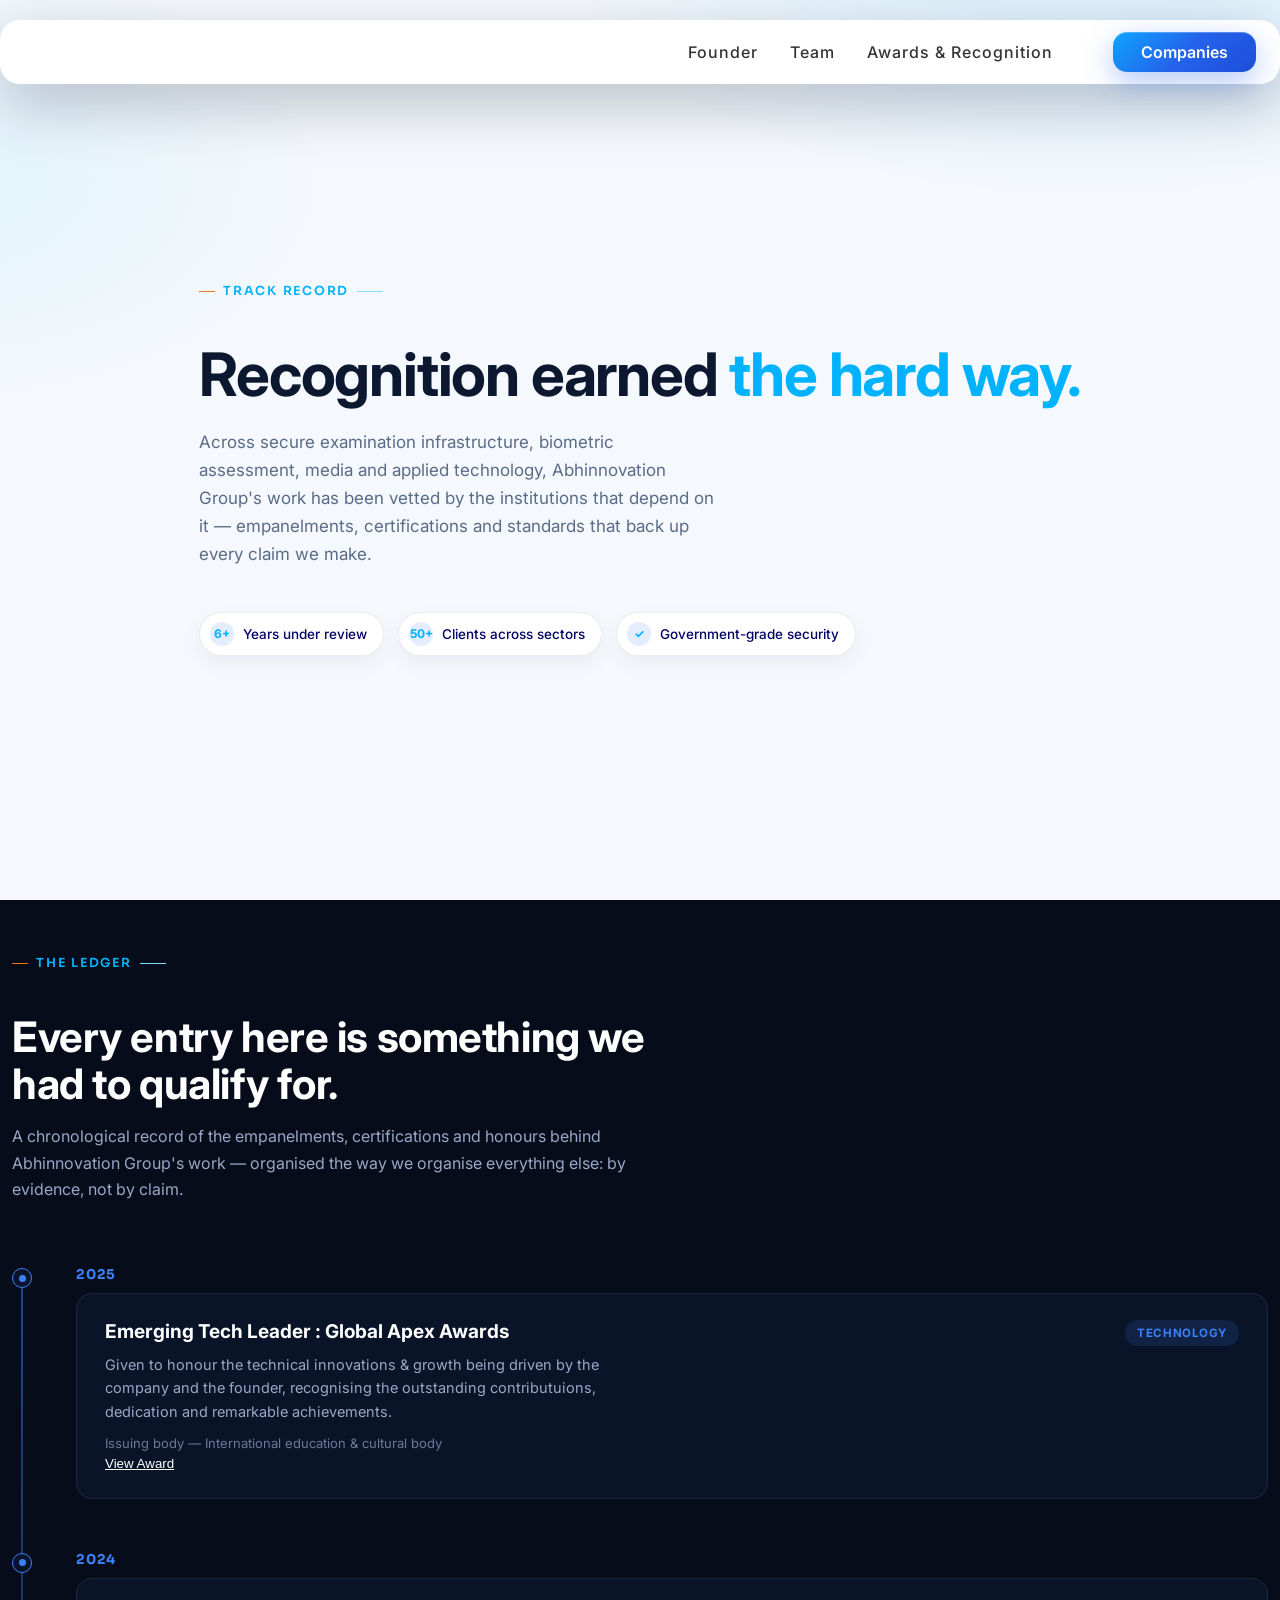
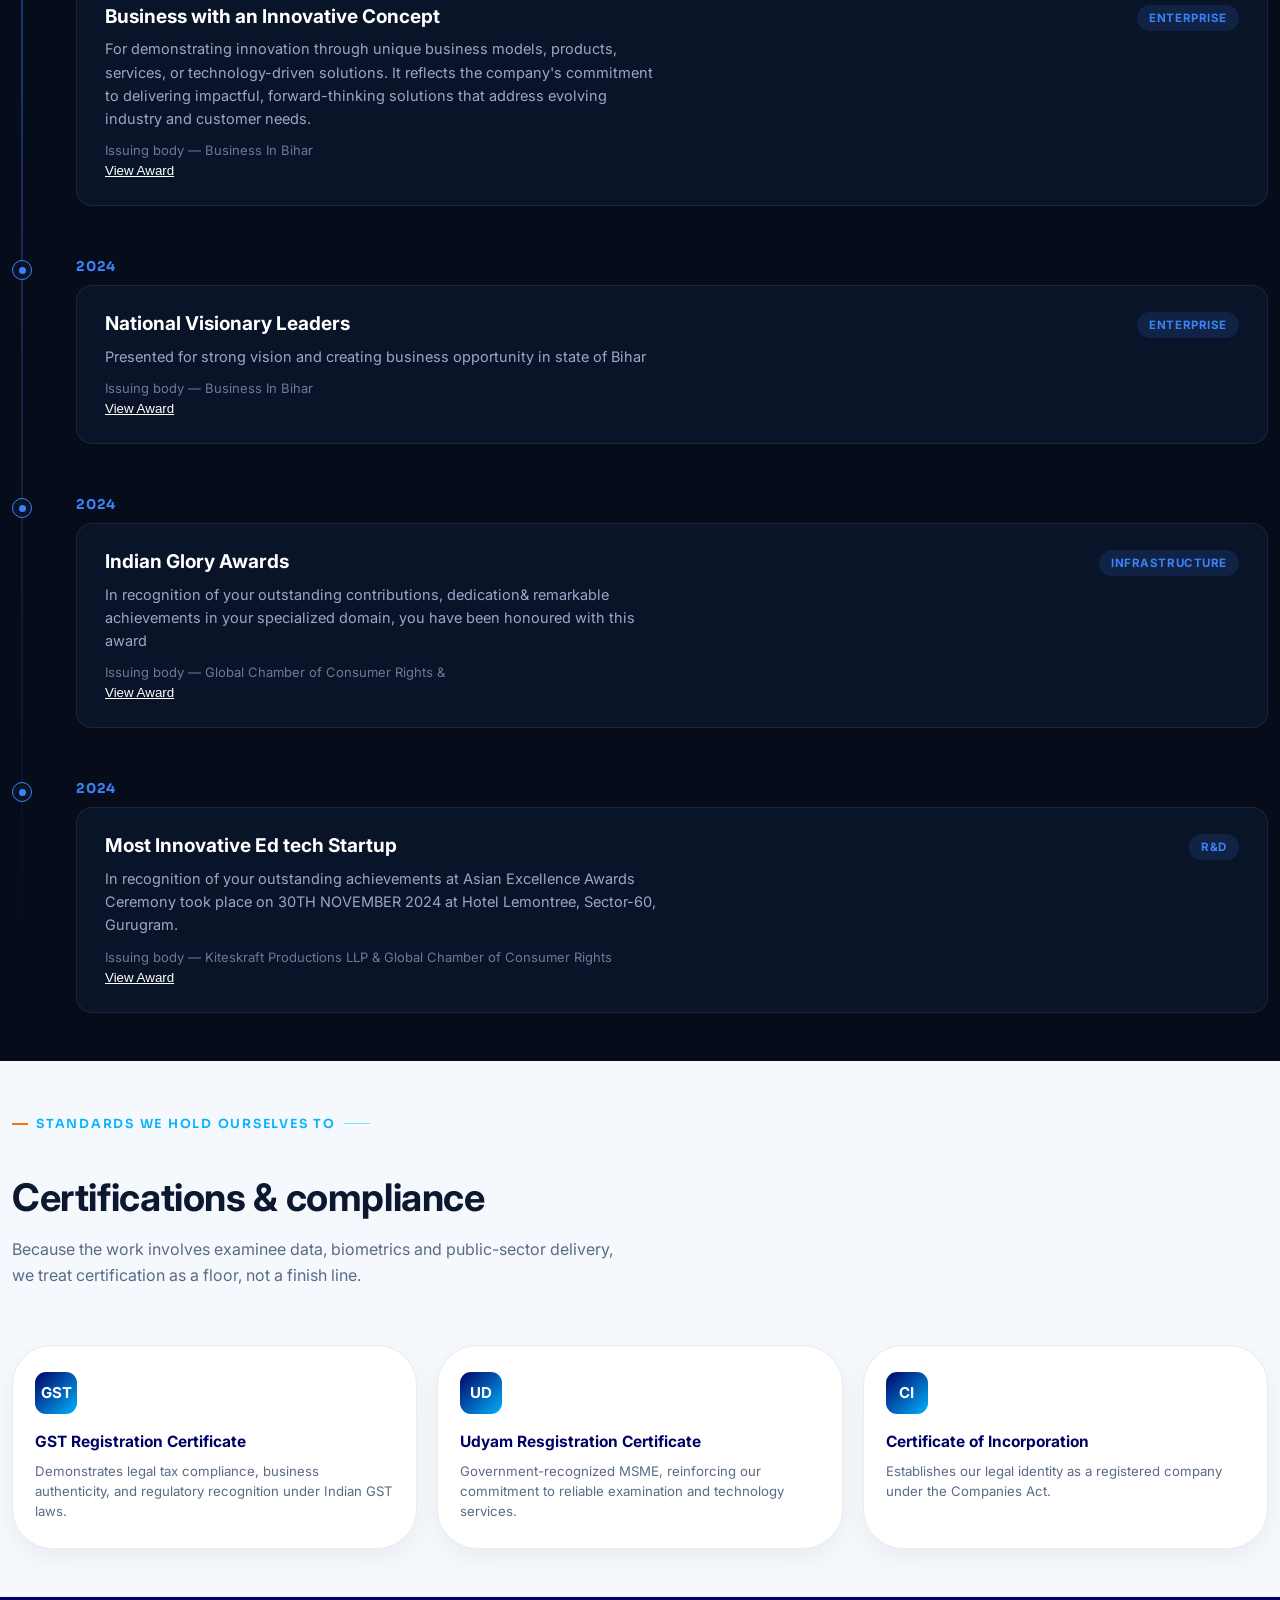
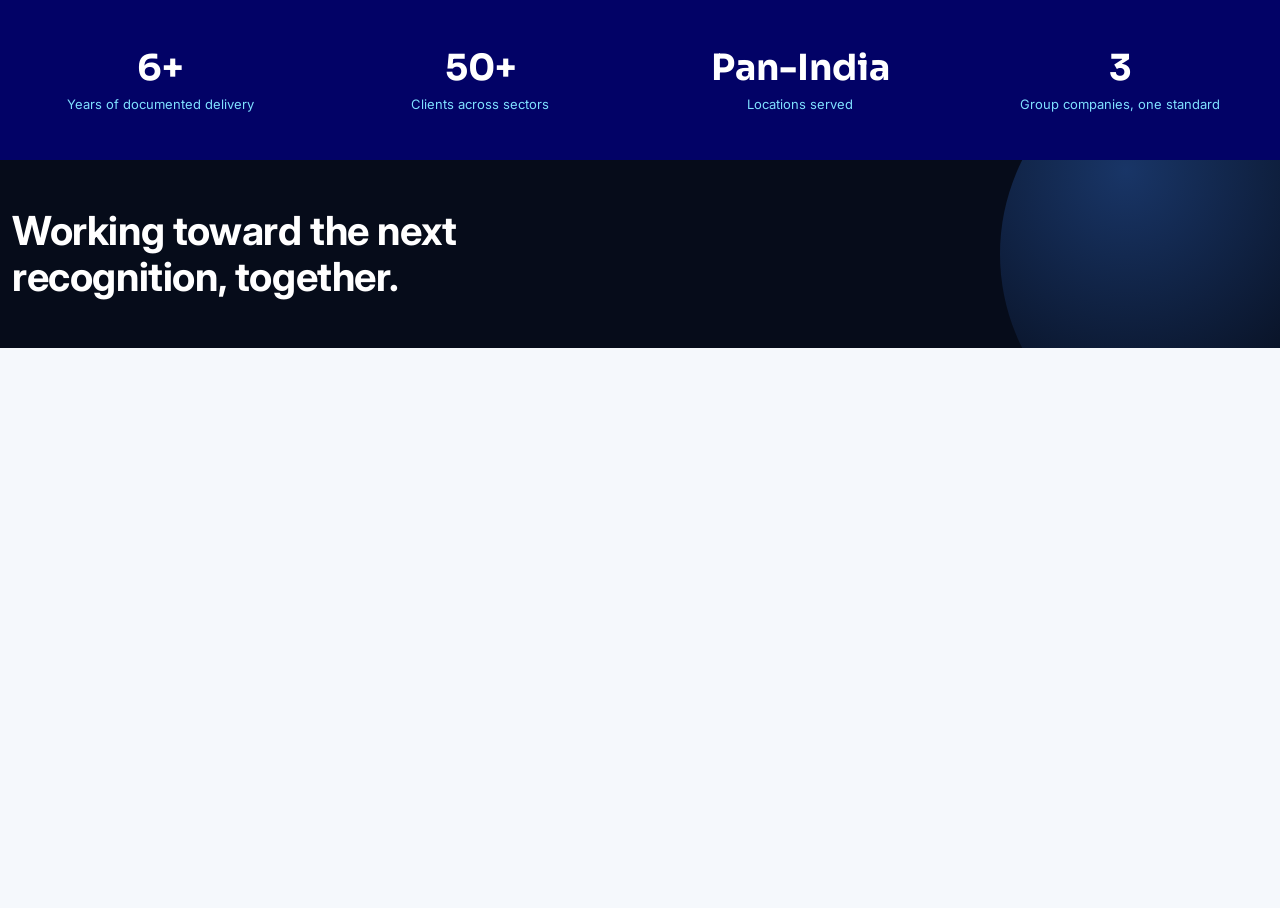
==== awards-recognition.html @ e29e9dfc "Update awards-recognition.html" ====
<!DOCTYPE html>
<html lang="en">
<head>
<meta charset="UTF-8" />
<meta name="viewport" content="width=device-width, initial-scale=1.0" />
<title>Awards & Recognition — Abhinnovation Group</title>
<meta name="description" content="A record of the recognition, empanelments and standards Abhinnovation Group has earned across secure examination infrastructure, media and R&D." />
<link rel="preconnect" href="https://fonts.googleapis.com">
<link rel="preconnect" href="https://fonts.gstatic.com" crossorigin>
<link href="https://fonts.googleapis.com/css2?family=Sora:wght@400;500;600;700;800&family=Inter:wght@400;500;600;700&display=swap" rel="stylesheet">
<link rel="stylesheet" href="./style.css">
 <!-- <link rel="stylesheet" href="./header.css"> -->
 <!-- <link rel="stylesheet" href="./footer.css"> -->
    <link
      rel="stylesheet"
      href="https://cdnjs.cloudflare.com/ajax/libs/font-awesome/7.0.1/css/all.min.css"
      integrity="sha512-2SwdPD6INVrV/lHTZbO2nodKhrnDdJK9/kg2XD1r9uGqPo1cUbujc+IYdlYdEErWNu69gVcYgdxlmVmzTWnetw=="
      crossorigin="anonymous"
      referrerpolicy="no-referrer"
    />
<style>

  :root{

    --navy-deep:#020266;
    --navy-mid:#0F2A63;
    --blue:#01B2FE;
    --blue-bright:#3FA9F5;
    --cyan:#7FE0FF;
    --paper:#F5F8FC;
    --ink:#0B1830;
    --slate:#5A6B87;
    --white:#ffffff;
    --orange: #F97316;
    --shadow: 0 20px 60px rgba(8,21,51,0.25);
    --heading: "Sora", sans-serif;
    --body:  "Geist", "Inter", sans-serif;
    --max-width: 1280px;


    --bg-deep: #060c1a;
    --bg-panel: #0a1428;
    --bg-panel-2: #0d1730;
    --line: rgba(255,255,255,0.08);
    --text-primary: #eef2fb;
    --text-secondary: #9aa7c7;
    --text-muted: #6d7899;
    --accent: #3b82f6;
    --accent-soft: rgba(59,130,246,0.14);
  }

  *,*::before,*::after{ box-sizing:border-box; }
  html{ scroll-behavior:smooth; }
  body{
    margin:0;
    font-family:var(--body);
    background:var(--paper);
    color:var(--ink);
    -webkit-font-smoothing:antialiased;
  }
  img{ max-width:100%; display:block; }
  a{ color:inherit; text-decoration:none; }
  ul{ list-style:none; margin:0; padding:0; }
  /* h1,h2,h3,h4{ font-family:var(--heading); margin:0; color:var(--navy-deep); } */
  p{ margin:0; }
  .wrap{ max-width:var(--max-width); margin:0 auto; padding:0 32px; }
  .eyebrow{
    display:inline-flex; align-items:center; gap:8px;
    font-family:var(--heading); font-size:12.5px; font-weight:600;
    letter-spacing:.14em; text-transform:uppercase;
    color:var(--blue);
  }
  .eyebrow::before{
    content:""; width:16px; height:1.5px; background:var(--orange);
    display:inline-block;
  }
  section{ position:relative; }
  .btn{
    display:inline-flex; align-items:center; gap:10px;
    font-family:var(--heading); font-weight:600; font-size:14.5px;
    padding:14px 26px; border-radius:100px; cursor:pointer; border:none;
    transition:transform .25s ease, box-shadow .25s ease, background .25s ease;
  }
  .btn-primary{ background:var(--navy-deep); color:var(--white); }
  .btn-primary:hover{ transform:translateY(-2px); box-shadow:0 14px 30px rgba(2,2,102,0.28); }
  .btn-ghost{
    background:transparent; color:var(--navy-deep); border:1.5px solid rgba(11,24,48,0.16);
  }
  .btn-ghost:hover{ border-color:var(--navy-deep); }
  .btn-light{ background:var(--white); color:var(--navy-deep); }
  .btn-light:hover{ transform:translateY(-2px); box-shadow:0 14px 30px rgba(0,0,0,0.25); }

  /* ============ HERO ============ */
  .hero{
    /* padding:96px 0 64px; */
    background:
      radial-gradient(900px 480px at 85% -10%, rgba(1,178,254,0.14), transparent 60%),
      radial-gradient(700px 400px at -5% 20%, rgba(127,224,255,0.18), transparent 55%),
      var(--paper);
    overflow:hidden;
  }
  .hero .wrap{ display:grid; grid-template-columns:1.15fr 0.85fr; gap:56px; align-items:end; }
  .hero h1{
    font-size:clamp(38px,5vw,60px); line-height:1.04; letter-spacing:-0.02em;
    margin:18px 0 22px; font-weight:700;
  }
  .hero h1 em{ font-style:normal; color:var(--blue); }
  .hero p.lead{
    font-size:17px; line-height:1.65; color:var(--slate); max-width:520px;
  }

  .hero-meta{
    margin-top:44px; display:flex; flex-wrap:wrap; gap:14px;
  }
  .pill{
    display:flex; align-items:center; gap:9px;
    background:var(--white); border:1px solid rgba(11,24,48,0.08);
    border-radius:100px; padding:9px 16px 9px 10px;
    box-shadow:0 8px 20px rgba(8,21,51,0.05);
    font-size:13.5px; font-weight:500; color:var(--navy-deep);
  }
  .pill .ico{
    width:24px; height:24px; border-radius:50%;
    background:var(--accent-soft); color:var(--blue);
    display:flex; align-items:center; justify-content:center; font-size:12px; font-weight:700;
  }

  /* ============ LEDGER (dark) ============ */
  .ledger{
    background:var(--bg-deep);  color:var(--text-primary);
  }
  .ledger .head{ max-width:640px; margin-bottom:64px; }
  .ledger h2{
    color:#fff; font-size:clamp(30px,3.6vw,42px); line-height:1.12; margin:16px 0 16px; letter-spacing:-0.01em;
  }
  .ledger .head p{ color:var(--text-secondary); font-size:16px; line-height:1.65; }

  .rail{ position:relative; padding-left:34px; }
  .rail::before{
    content:""; position:absolute; left:9px; top:6px; bottom:6px; width:1.5px;
    background:linear-gradient(var(--accent), transparent 95%);
    opacity:.5;
  }
  .entry{
    position:relative; padding:0 0 52px 30px;
    border-left:0;
  }
  .entry:last-child{ padding-bottom:0; }
  .entry .dot{
    position:absolute; left:-34px; top:2px; width:20px; height:20px; border-radius:50%;
    background:var(--bg-panel); border:1.5px solid var(--accent);
    display:flex; align-items:center; justify-content:center;
  }
  .entry .dot::after{
    content:""; width:7px; height:7px; border-radius:50%; background:var(--accent);
  }
  .entry .year{
    font-family:var(--heading); color:var(--accent); font-size:13.5px; font-weight:700;
    letter-spacing:.06em; margin-bottom:10px; display:block;
  }
  .entry .card{
    background:var(--bg-panel); border:1px solid var(--line); border-radius:16px;
    padding:26px 28px; display:grid; grid-template-columns:1fr auto; gap:20px; align-items:start;
  }
  .entry h3{ color:#fff; font-size:19px; line-height:1.3; margin-bottom:8px; }
  .entry p{ color:var(--text-secondary); font-size:14.5px; line-height:1.6; max-width:560px; }
  .tag{
    justify-self:end; white-space:nowrap;
    background:var(--accent-soft); color:var(--accent);
    font-size:11.5px; font-weight:700; letter-spacing:.05em; text-transform:uppercase;
    padding:6px 12px; border-radius:100px;
  }
  .entry .issuer{ display:block; color:var(--text-muted); font-size:13px; margin-top:12px; }

  .entry .view-award{
        background: none;
    color: #ffffff;
    border: none;
    text-decoration: underline;
    margin-top: 5px;
    cursor: pointer;
  }

  .ledger-note{
    margin-top:40px; font-size:13px; color:var(--text-muted); border-top:1px solid var(--line);
    padding-top:24px; max-width:640px; line-height:1.6;
  }

  /* ============ CERTS GRID (light) ============ */
  .certs{  background:var(--paper); }
  .certs .head{ max-width:620px; margin-bottom:56px; }
  .certs h2{ font-size:clamp(28px,3.4vw,38px); margin:16px 0 16px; letter-spacing:-0.01em; }
  .certs .head p{ color:var(--slate); font-size:16px; line-height:1.65; }

  .cert-grid{
    display:grid; grid-template-columns:repeat(3,1fr); gap:20px;
  }
  .cert{
    background:var(--white); border:1px solid rgba(11,24,48,0.08); border-radius:40px;
    padding:26px 22px; box-shadow:0 10px 26px rgba(8,21,51,0.05);
    transition:transform .25s ease, box-shadow .25s ease, border 0.25s ease;
  }
  .cert:hover {
    border-left: 5px solid var(--blue);
}
  .cert:hover{ transform:translateY(-4px); box-shadow:0 18px 36px rgba(8,21,51,0.1); }
  .cert .badge{
    width:42px; height:42px; border-radius:11px; margin-bottom:18px;
    background:linear-gradient(135deg,var(--navy-deep),var(--blue));
    display:flex; align-items:center; justify-content:center; color:#fff; font-weight:700; font-size:15px;
  }
  .cert h4{ font-size:15.5px; color:var(--navy-deep); margin-bottom:8px; line-height:1.35; }
  .cert p{ font-size:13.2px; color:var(--slate); line-height:1.55; }

  /* ============ STATS BAND ============ */
  .stats-band{
    background:var(--navy-deep);
  }
  .stats-band .container{
    display:grid; grid-template-columns:repeat(4,1fr); gap:24px; text-align:center;
  }
  .stats-band strong{
    font-family:var(--heading); font-size:clamp(28px,3vw,36px); color:#fff; display:block;
  }
  .stats-band span{ font-size:13px; color:var(--cyan); margin-top:6px; display:block; }

  /* ============ CTA ============ */
  .cta{
    background:var(--bg-deep);  position:relative; overflow:hidden;
  }
  .cta::before{
    content:""; position:absolute; right:-140px; top:50%; transform:translateY(-50%);
    width:420px; height:420px; border-radius:50%;
    background:radial-gradient(circle at 30% 30%, rgba(59,130,246,0.35), transparent 70%);
  }
  .cta .wrap{ position:relative; display:flex; align-items:center; justify-content:space-between; gap:40px; flex-wrap:wrap; }
  .cta h2{ color:#fff; font-size:clamp(28px,3.4vw,40px); max-width:560px; line-height:1.15; letter-spacing:-0.01em; }
  .cta .actions{ display:flex; gap:14px; flex-wrap:wrap; }
/* 
  footer{
    z-index: -1 !important;
  } */

  /* ============ RESPONSIVE ============ */
  @media (max-width:900px){
    .navlinks{
      position:fixed; inset:70px 20px auto 20px; background:var(--white);
      border-radius:16px; box-shadow:var(--shadow); flex-direction:column; align-items:flex-start;
      padding:22px 24px; gap:18px; transform:translateY(-14px); opacity:0; pointer-events:none;
      transition:all .25s ease; border:1px solid rgba(11,24,48,0.08);
    }
    .navlinks.open{ transform:translateY(0); opacity:1; pointer-events:auto; }
    .nav-toggle{ display:block; }
    .nav-cta .btn-ghost{ display:none; }
    .hero .wrap{ grid-template-columns:1fr; }
    .seal-graphic{ justify-self:start; margin-top:36px; width:170px; height:170px; }
    .logo-row{ justify-content:flex-start; }
    .entry .card{ grid-template-columns:1fr; }
    .tag{ justify-self:start; }
    .cert-grid{ grid-template-columns:repeat(2,1fr); }
    .stats-band .container{ grid-template-columns:repeat(2,1fr); }
    .foot-top{ grid-template-columns:1fr; gap:32px; }
  }
  @media (max-width:520px){
    .wrap{ padding:0 20px; }
    .cert-grid{ grid-template-columns:1fr; }
  }

  @media (prefers-reduced-motion:reduce){
    *{ animation:none !important; transition:none !important; }
  }




.award-modal-overlay {
  display: none;
  position: fixed;
  inset: 0;
  background: rgba(0, 0, 0, 0.75);
  z-index: 1000;
  align-items: center;
  justify-content: center;
}

.award-modal-overlay.active {
  display: flex;
}

.award-modal {
  position: relative;
  max-width: 90vw;
  max-height: 90vh;
}

.award-modal img {
  max-width: 90vw;
  max-height: 90vh;
  display: block;
  border-radius: 8px;
  box-shadow: 0 10px 40px rgba(0, 0, 0, 0.4);
}

.award-modal-close {
  position: absolute;
  top: -18px;
  right: -18px;
  width: 36px;
  height: 36px;
  border-radius: 50%;
  border: none;
  background: #fff;
  color: #000;
  font-size: 22px;
  line-height: 1;
  cursor: pointer;
  display: flex;
  align-items: center;
  justify-content: center;
  box-shadow: 0 2px 8px rgba(0, 0, 0, 0.3);
}

.award-modal-close:hover {
  background: #eee;
}










</style>
</head>
<body>


      <header id="siteHeader">
      <nav>
        <a href="./index.html" class="site-logo">
          <!-- <img src="./abhinnovation-grp-icooon.png" width="50px" />
          <img
            src="./abhi-grp-icon-pre.svg"
            width="180px"
            style="margin-top: 3px"
          /> -->
          <img src="./assets/abhi-grp-dark.svg" alt="">
        </a>

        <ul class="nav-list">
          <li><a href="./founder.html">founder</a></li>
          <li><a href="./team.html">team</a></li>
          <li><a href="./awards-recognition.html">awards & recognition</a></li>
          <li><a href="#" class="contact nested">Contact</a></li>
        </ul>

        <a href="./index.html#companies" class="contact">Companies</a>

        <button class="hamburger" aria-label="Toggle Menu">
          <i class="fa-solid fa-bars"></i>
        </button>
      </nav>
    </header>


    <header id="siteHeader-sticky">
      <nav>
        <a href="./index.html" class="site-logo">
          <!-- <img src="./abhinnovation-grp-icooon.png" width="50px" />
          <img
            src="./abhi-grp-icon-pre.svg"
            width="180px"
            style="margin-top: 3px"
          /> -->
          <img src="./assets/abhi-grp-light.svg" alt="">
        </a>

        <ul class="nav-list">
          <li><a href="./founder.html">founder</a></li>
          <li><a href="./team.html">team</a></li>
          <li><a href="./awards-recognition.html">awards & recognition</a></li>
          <li><a href="#" class="contact nested">Contact</a></li>
        </ul>

        <a href="./index.html#companies" class="contact">Companies</a>

        <button class="hamburger" aria-label="Toggle Menu">
          <i class="fa-solid fa-bars"></i>
        </button>
      </nav>
    </header>

    <div class="page-wrap">


<section class="hero">
  <div class="container">
    <div>
      <span class="eyebrow">Track record</span>
      <h1>Recognition earned <em>the hard way.</em></h1>
      <p class="lead">Across secure examination infrastructure, biometric assessment, media and applied technology, Abhinnovation Group's work has been vetted by the institutions that depend on it &mdash; empanelments, certifications and standards that back up every claim we make.</p>
      <div class="hero-meta">
        <div class="pill"><span class="ico">6+</span> Years under review</div>
        <div class="pill"><span class="ico">50+</span> Clients across sectors</div>
        <div class="pill"><span class="ico">✓</span> Government-grade security</div>
      </div>
    </div>

  </div>
</section>



<section class="ledger" id="ledger">
  <div class="container">
    <div class="head">
      <span class="eyebrow">The ledger</span>
      <h2>Every entry here is something we had to qualify for.</h2>
      <p>A chronological record of the empanelments, certifications and honours behind Abhinnovation Group's work &mdash; organised the way we organise everything else: by evidence, not by claim.</p>
    </div>

    <div class="rail">


      <div class="entry">
        <span class="year">2025</span>
        <div class="dot"></div>
        <div class="card">
          <div>
            <h3>Emerging Tech Leader : Global Apex Awards</h3>
            
            <p>Given to honour the technical innovations & growth being driven by the company and the founder, recognising the outstanding contributuions, dedication and remarkable achievements.
            </p>
            <span class="issuer">Issuing body &mdash; International education & cultural body</span>
            <button class="view-award" data-img="./assets/team/suchita.jpeg" >View Award</button>
          </div>
          <span class="tag">Technology</span>
        </div>
      </div>

            <div class="entry">
        <span class="year">2024</span>
        <div class="dot"></div>
        <div class="card">
          <div>
            <h3>Business with an Innovative Concept</h3>
            <p>For demonstrating innovation through unique business models, products, services, or technology-driven solutions. It reflects the company's commitment to delivering impactful, forward-thinking solutions that address evolving industry and customer needs.</p>
            <span class="issuer">Issuing body &mdash; Business In Bihar</span>
            <button class="view-award" data-img="./assets/team/suchita.jpeg" >View Award</button>
          </div>
          <span class="tag">Enterprise</span>
        </div>
      </div>

      <div class="entry">
        <span class="year">2024</span>
        <div class="dot"></div>
        <div class="card">
          <div>
            <h3>National Visionary Leaders</h3>
            <p>Presented for strong vision and creating business opportunity in state of Bihar</p>
            <span class="issuer">Issuing body &mdash; Business In Bihar</span>
            <button class="view-award" data-img="./assets/team/suchita.jpeg" >View Award</button>
          </div>
          <span class="tag">Enterprise</span>
        </div>
      </div>

      <div class="entry">
        <span class="year">2024</span>
        <div class="dot"></div>
        <div class="card">
          <div>
            <h3>Indian Glory Awards</h3>
            <p>In recognition of your outstanding contributions, dedication& remarkable achievements in your specialized domain, you have been honoured with this award</p>
            <span class="issuer">Issuing body &mdash; Global Chamber of Consumer Rights & </span>
            <button class="view-award" data-img="./assets/team/suchita.jpeg" >View Award</button>
          </div>
          <span class="tag">Infrastructure</span>
        </div>
      </div>

      <div class="entry">
        <span class="year">2024</span>
        <div class="dot"></div>
        <div class="card">
          <div>
            <h3>Most Innovative Ed tech Startup</h3>
            <p>In recognition of your outstanding achievements at Asian Excellence Awards Ceremony took place on 30TH NOVEMBER 2024 at Hotel Lemontree, Sector-60, Gurugram.</p>
            <span class="issuer">Issuing body &mdash; Kiteskraft Productions LLP & Global Chamber of Consumer Rights</span>
            <button class="view-award" data-img="./assets/team/suchita.jpeg" >View Award</button>
          </div>
          <span class="tag">R&D</span>
        </div>
      </div>

    </div>


  </div>
</section>

<section class="certs">
  <div class="container">
    <div class="head">
      <span class="eyebrow">Standards we hold ourselves to</span>
      <h2>Certifications &amp; compliance</h2>
      <p>Because the work involves examinee data, biometrics and public-sector delivery, we treat certification as a floor, not a finish line.</p>
    </div>
    <div class="cert-grid">
      <div class="cert">
        <div class="badge">GST</div>
        <h4>GST Registration Certificate</h4>
        <p>Demonstrates legal tax compliance, business authenticity, and regulatory recognition under Indian GST laws.</p>
      </div>
      <div class="cert">
        <div class="badge">UD</div>
        <h4>Udyam Resgistration Certificate</h4>
        <p>Government-recognized MSME, reinforcing our commitment to reliable examination and technology services.</p>
      </div>
      <div class="cert">
        <div class="badge">CI</div>
        <h4>Certificate of Incorporation</h4>
        <p>Establishes our legal identity as a registered company under the Companies Act.</p>
      </div>

    </div>
  </div>
</section>

<section class="stats-band">
  <div class="container">
    <div>
      <strong>6+</strong>
      <span>Years of documented delivery</span>
    </div>
    <div>
      <strong>50+</strong>
      <span>Clients across sectors</span>
    </div>
    <div>
      <strong>Pan-India</strong>
      <span>Locations served</span>
    </div>
    <div>
      <strong>3</strong>
      <span>Group companies, one standard</span>
    </div>
  </div>
</section>

<section class="cta">
  <div class="container">
    <h2>Working toward the next recognition, together.</h2>

  </div>
</section>

</div>

  <!-- ============ FOOTER ============ -->
  <footer class="site-footer" id="footer">
    <svg class="glow-rings" viewBox="0 0 520 520" preserveAspectRatio="xMinYMax slice" aria-hidden="true">
      <defs>
        <radialGradient id="ringCore" cx="0%" cy="100%" r="70%">
          <stop offset="0%" stop-color="#8ec5ff" stop-opacity="0.55"/>
          <stop offset="45%" stop-color="#3b82f6" stop-opacity="0.22"/>
          <stop offset="100%" stop-color="#3b82f6" stop-opacity="0"/>
        </radialGradient>
        <linearGradient id="ringShine" x1="0%" y1="100%" x2="100%" y2="0%">
          <stop offset="0%" stop-color="#dbeafe" stop-opacity="0.95"/>
          <stop offset="35%" stop-color="#60a5fa" stop-opacity="0.5"/>
          <stop offset="70%" stop-color="#3b82f6" stop-opacity="0.12"/>
          <stop offset="100%" stop-color="#3b82f6" stop-opacity="0"/>
        </linearGradient>
        <filter id="ringBlurSoft" x="-50%" y="-50%" width="200%" height="200%">
          <feGaussianBlur stdDeviation="3"/>
        </filter>
      </defs>

      <circle cx="0" cy="520" r="220" fill="url(#ringCore)"/>

      <circle cx="0" cy="520" r="140" fill="none" stroke="url(#ringShine)" stroke-width="1.4" filter="url(#ringBlurSoft)"/>
      <circle cx="0" cy="520" r="210" fill="none" stroke="url(#ringShine)" stroke-width="1.2" filter="url(#ringBlurSoft)"/>
    </svg>
    <div class="footer-inner container">
      <div class="footer-grid">

        <div class="brand">
          <h2>Let's build the next thing together.</h2>
          <p>Abhinnovation Technologies Pvt. Ltd. — Plot No RZ B-4, GF, Raghu Nagar,
             Near Janakpuri South / Dabri Metro, Pankha Road, New Delhi – 110045.</p>
          <div class="socials">
            <a href="#" aria-label="LinkedIn">
              <svg viewBox="0 0 24 24" fill="currentColor"><path d="M6.94 5a2 2 0 1 1-4 0 2 2 0 0 1 4 0zM3.5 8.5h4V21h-4V8.5zm7 0h3.8v1.7h.05c.53-1 1.83-2.05 3.77-2.05 4.03 0 4.78 2.65 4.78 6.1V21h-4v-6.1c0-1.46-.03-3.33-2.03-3.33-2.04 0-2.35 1.6-2.35 3.23V21h-4V8.5z"/></svg>
            </a>
            <a href="#" aria-label="Facebook">
              <svg viewBox="0 0 24 24" fill="currentColor"><path d="M13.5 21v-8h2.7l.4-3.1h-3.1V8c0-.9.25-1.5 1.55-1.5H16.8V3.7C16.5 3.66 15.5 3.6 14.3 3.6c-2.5 0-4.2 1.5-4.2 4.3v2H7.4V13h2.7v8h3.4z"/></svg>
            </a>
            <a href="#" aria-label="Instagram">
              <svg viewBox="0 0 24 24" fill="none" stroke="currentColor" stroke-width="1.8"><rect x="3.5" y="3.5" width="17" height="17" rx="4.5"/><circle cx="12" cy="12" r="3.6"/><circle cx="17.2" cy="6.8" r="0.9" fill="currentColor" stroke="none"/></svg>
            </a>
            <a href="#" aria-label="YouTube">
              <svg viewBox="0 0 24 24" fill="currentColor"><path d="M22 12s0-3.2-.4-4.7c-.24-.86-.9-1.53-1.76-1.77C18.3 5 12 5 12 5s-6.3 0-7.84.53c-.86.24-1.52.9-1.76 1.77C2 8.8 2 12 2 12s0 3.2.4 4.7c.24.86.9 1.53 1.76 1.77C5.7 19 12 19 12 19s6.3 0 7.84-.53c.86-.24 1.52-.9 1.76-1.77.4-1.5.4-4.7.4-4.7zM10 15.2V8.8L15.5 12 10 15.2z"/></svg>
            </a>
          </div>
        </div>

        <div class="col">
          <h3>Get in touch</h3>
          <div class="rule"></div>
          <ul>
            <li>
              <a class="contact-item" href="mailto:info@abhinnovation.com">
                <svg width="16" height="16" viewBox="0 0 24 24" fill="none" stroke="currentColor" stroke-width="1.8"><rect x="3" y="5" width="18" height="14" rx="2"/><path d="M3 7l9 6 9-6"/></svg>
                info@abhinnovation.com
              </a>
            </li>
            <li>
              <a class="contact-item" href="tel:01145681617">
                <svg width="16" height="16" viewBox="0 0 24 24" fill="none" stroke="currentColor" stroke-width="1.8"><path d="M22 16.9v2a2 2 0 0 1-2.2 2 19.7 19.7 0 0 1-8.6-3.1 19.5 19.5 0 0 1-6-6A19.7 19.7 0 0 1 2.1 4.2 2 2 0 0 1 4.1 2h2a2 2 0 0 1 2 1.7c.1.8.3 1.6.6 2.4a2 2 0 0 1-.5 2.1L7 9.5a16 16 0 0 0 6 6l1.3-1.3a2 2 0 0 1 2.1-.5c.8.3 1.6.5 2.4.6a2 2 0 0 1 1.7 2z"/></svg>
                Landline: 011-45681617
              </a>
            </li>
            <li>
              <a class="contact-item" href="https://wa.me/919999017780">
                <svg width="16" height="16" viewBox="0 0 24 24" fill="currentColor"><path d="M12 2a10 10 0 0 0-8.6 15L2 22l5.2-1.4A10 10 0 1 0 12 2zm5.6 14.3c-.2.6-1.4 1.2-1.9 1.2-.5.1-1.1.1-1.8-.1-.4-.1-1-.3-1.7-.6-3-1.3-4.9-4.3-5.1-4.5-.1-.2-1.2-1.6-1.2-3.1s.8-2.2 1.1-2.5c.3-.3.6-.4.8-.4h.6c.2 0 .5 0 .7.5l1 2.4c.1.2.1.4 0 .6l-.5.7c-.1.2-.3.4-.1.7.2.3.9 1.4 1.9 2.3 1.3 1.1 2.3 1.5 2.6 1.6.3.1.5.1.7-.1l.8-.9c.2-.3.4-.2.7-.1l2.2 1c.2.1.4.2.5.3.1.2.1.9-.1 1.5z"/></svg>
                WhatsApp: +91 99990 17780
              </a>
            </li>
            <li>
              <a class="contact-item" href="https://www.abhinnovation.com" target="_blank" rel="noopener">
                <svg width="16" height="16" viewBox="0 0 24 24" fill="none" stroke="currentColor" stroke-width="1.8"><circle cx="12" cy="12" r="9"/><path d="M3 12h18M12 3a14 14 0 0 1 0 18 14 14 0 0 1 0-18z"/></svg>
                www.abhinnovation.com
              </a>
            </li>
          </ul>
        </div>

        <div class="col">
          <h3>Our companies</h3>
          <div class="rule"></div>
          <ul>
            <li><a href="https://abhinnovation.com/">Abhinnovation Technologies</a></li>
            <li><a href="#">Abhinnovation Media &amp; Entertainment</a></li>
            <li><a href="#">Tech Q Labs</a></li>
          </ul>
        </div>

        <div class="col">
          <h3>More</h3>
          <div class="rule"></div>
          <ul>
            <li><a href="./founder.html">Our Founder</a></li>
            <li><a href="./team.html">Our Team</a></li>
            <li><a href="#">Awards &amp; Recognition</a></li>
          </ul>
        </div>

      </div>

      <div class="footer-bottom">
        <span style="display: flex;flex-direction:column; font-size: 10px; color: rgba(255,255,255,0.4); font-weight:400;">
          <span class="copy">© Abhinnovation Group of Companies. All rights reserved.</span>
          <a href="https://storyset.com/business" target="_blank">Business illustrations by Storyset</a>
        </span>
        
        <span class="values">Integrity <span class="dot">•</span> Excellence <span class="dot">•</span> Collaboration</span>
      </div>
    </div>
  </footer>



  <div class="award-modal-overlay" id="awardModalOverlay">
  <div class="award-modal">
    <button class="award-modal-close" id="awardModalClose" aria-label="Close">&times;</button>
    <img src="" alt="Award" id="awardModalImg">
  </div>
</div>



  <script src="./header.js"></script>
  <script>

  const overlay = document.getElementById('awardModalOverlay');
  const modalImg = document.getElementById('awardModalImg');
  const closeBtn = document.getElementById('awardModalClose');

  document.querySelectorAll('.view-award').forEach(btn => {
    btn.addEventListener('click', () => {
      const imgSrc = btn.getAttribute('data-img');
      if (!imgSrc) return;
      modalImg.src = imgSrc;
      overlay.classList.add('active');
    });
  });

  function closeModal() {
    overlay.classList.remove('active');
    modalImg.src = '';
  }

  closeBtn.addEventListener('click', closeModal);

  overlay.addEventListener('click', (e) => {
    if (e.target === overlay) closeModal();
  });



  </script>

</body>
</html>
---- style.css ----
/* Navbar: Geist 500
Headings: Sora 700–800
Body: Geist 400 */
  
  :root{
    
    --navy-deep:#020266;
    --navy-mid:#0F2A63;
    --blue:#01B2FE;
    --blue-bright:#3FA9F5;
    --cyan:#7FE0FF;
    --paper:#F5F8FC;
    --ink:#0B1830;
    --slate:#5A6B87;
    --white:#ffffff;
    --orange: #F97316;
    --shadow: 0 20px 60px rgba(8,21,51,0.25);
    --heading: "Sora", sans-serif;
    --body:  "Geist", sans-serif;
    --max-width: 1280px;


        --bg-deep: #060c1a;
    --bg-panel: #0a1428;
    --bg-panel-2: #0d1730;
    --line: rgba(255,255,255,0.08);
    --text-primary: #eef2fb;
    --text-secondary: #9aa7c7;
    --text-muted: #6d7899;
    --accent: #3b82f6;
    --accent-soft: rgba(59,130,246,0.14);
  }
  *{margin:0;padding:0;box-sizing:border-box;}
  html.preload-lock, html.preload-lock body{overflow:hidden; height:100%;}
  html{scroll-behavior:smooth;}
  body{
     font-family: var(--body);
    color:var(--ink);
    background:var(--paper);
    overflow-x:hidden;
    background-color: #212121;
    position: relative;
  }

  a{text-decoration:none;color:inherit;}
  ul{list-style:none;}

  .container{
    max-width: var(--max-width);
    margin: auto;
  }

#body-wrap{
    visibility: hidden;
    opacity: 0;
}

#body-wrap.loaded{
    visibility: visible;
    opacity: 1;
}


  /* ---------- INTRO PRELOADER ---------- */
  #preloader{
    position:fixed; inset:0; z-index:9999;
    display:flex; align-items:center; justify-content:center;
    background:
      radial-gradient(circle at 18% 18%, rgba(63,169,245,.28), transparent 58%),
      radial-gradient(circle at 82% 86%, rgba(27,95,224,.30), transparent 55%),
      linear-gradient(160deg, #04060d 0%, #010103 50%, #040b1a 100%);

      /* background:radial-gradient(circle at 50% 38%, #1B5FE0 0%, #0F2A63 48%, #081533 88%); */
    opacity:1;
    transition:opacity .6s ease, transform .9s cubic-bezier(.65,0,.35,1);
    will-change:transform, opacity;
  }
  #preloader.show{opacity:1;}
  #preloader.liftoff{transform:translateY(-100%);}

  .preloader-inner{
    position:relative;
    display:flex; flex-direction:column; align-items:center;
  }

  .logo-stage{
    position:absolute;
    top:-64px; left:50%;
    transform:translateX(-50%);
    width:64px; height:74px;
    pointer-events:none;
  }
  .preload-logo{
    width:100%; height:100%;
    opacity:0;
    transform:scale(.2) translateY(10px) rotate(0deg);
    /* filter:blur(10px); */
  }
  .preload-logo.emerge{
    animation:logoEmerge 900ms cubic-bezier(.2,.7,.2,1) forwards;
  }
  @keyframes logoEmerge{
    0%{opacity:0; transform:scale(.2) translateY(14px) rotate(0deg); }
    55%{opacity:1; transform:scale(1.2) translateY(-6px) rotate(-10deg); }
    100%{opacity:1; transform:scale(1) translateY(0) rotate(-6deg); }
  }

  .preload-title{
    display:flex; justify-content:center;
    font-family:'Space Grotesk',sans-serif; font-weight:700; color:#fff;
    font-size:clamp(26px,5.4vw,48px); letter-spacing:.02em;
  }
  .preload-title .letter{
    display:inline-block;
    opacity:0;
    transform:translateY(26px) scale(.85);
    animation:letterIn 550ms cubic-bezier(.2,.7,.2,1) forwards;
  }
  @keyframes letterIn{
    0%{opacity:0; transform:translateY(26px) scale(.85);}
    100%{opacity:1; transform:translateY(0) scale(1);}
  }

  .preload-sub{
    display:flex; gap:9px; justify-content:center; margin-top:7px;
  }
  .preload-sub .word{
    display:inline-block;
    opacity:0;
    transform:translateX(80px);
    font-family:'IBM Plex Mono',monospace; font-weight:500; color:var(--cyan);
    font-size:clamp(11px,1.8vw,15px); letter-spacing:.24em; text-transform:uppercase;
    animation:wordIn 600ms cubic-bezier(.2,.7,.2,1) forwards;
  }
  @keyframes wordIn{
    0%{opacity:0; transform:translateX(80px);}
    100%{opacity:1; transform:translateX(0);}
  }

  .preload-loading{
    position:fixed; bottom:0; left:0; right:0; width:100%;
  }
  .loading-track{
    width:100%; height:3px;
    background:rgba(255,255,255,.18); overflow:hidden;
  }
  .loading-fill{
    height:100%; width:0%;
    background:#fff;
    transition:width .28s cubic-bezier(.3,.8,.3,1);
  }

  .preload-counter{
    position:fixed; bottom:26px; left:32px;
    font-family:'IBM Plex Mono',monospace; color:#fff;
    font-size:26px; font-weight:500; letter-spacing:.03em;
  }

  @media (prefers-reduced-motion: reduce){
    #preloader{transition:none !important;}
    .preload-logo, .preload-title .letter, .preload-sub .word{animation:none !important; opacity:1 !important; transform:none !important; filter:none !important;}
  }




  @media only screen and (max-width: 767px){

    /* pre-loader */
    
    #preloader img{
        width: 40px;
        /* aspect-ratio: 1; */
        height: 40px;
    }

    .logo-stage{
        top:-44px;
  }
  }



  /* page-wrap */

  .page-wrap{
    position: relative;
    z-index: 2;
    background: var(--paper);
    
  }



  /* header */

  #siteHeader{
    position: absolute;
    color: rgba(0,0,0,0.8);
    /* background-color: var(--paper); */
    background-color: rgba(255, 255, 255, 1);
    box-shadow: var(--shadow);
    border-radius: 20px;
    padding: 12px 24px;
    max-width: 1280px;
    width: 100%;
    left: 50%;
    transform: translateX(-50%);
    top: 20px;
    z-index: 9;
  }

   #siteHeader-sticky{
    color: rgba(0,0,0,0.8);
    /* background-color: var(--paper); */
    background-color: rgba(255, 255, 255, 1);
    box-shadow: var(--shadow);
    border-radius: 20px;
    position: fixed;
    padding: 12px 24px;
    max-width: 1280px;
    width: 100%;
    left: 50%;
    transform: translateX(-50%);
    top: 20px;
    z-index: 9;
}
  

  #siteHeader-sticky.header-stuck{
    width: 100%;
  }

  #siteHeader-sticky .hamburger{
    color: #ffffff;
  }

  #siteHeader nav, #siteHeader-sticky nav{
    display: flex;
    justify-content: space-between;
    align-items: center;
    gap: 60px;
  }

  #siteHeader nav ul, #siteHeader-sticky nav ul{
    display: flex;
    align-items: center;
    gap: 32px;
    font-weight: 500;
    font-size: 16px;
    text-transform: capitalize;
    letter-spacing: 1px;
    margin-left: auto;
  }


    #siteHeader nav ul li:last-child,  #siteHeader-sticky nav ul li:last-child{
      display: none;
    }

  .nav-list a{
    position: relative;
  }

    .nav-list a::after{
    content:''; position:absolute; left:0; bottom:-2px; width:0; height:1px;
    background:var(--cyan); transition:width .3s ease;
  }
  .nav-list a:hover{color:#000000;}
  .nav-list a:hover::after{width:100%;}


  .site-logo{
        display: flex;
    align-items: center;
}



  #siteHeader .contact, #siteHeader-sticky .contact{
    position: relative;
    overflow: hidden;

    display: inline-flex;
    align-items: center;
    justify-content: center;

    padding: 10px 28px;

    border: none;
    border-radius: 14px;

    color: #fff;
    font-weight: 600;

    background: linear-gradient(
        135deg,
        #0ea5ff,
        #2563eb,
        #1d4ed8
    );

    box-shadow:
        0 10px 30px rgba(37,99,235,.35),
        inset 0 1px 0 rgba(255,255,255,.25);

    cursor: pointer;

    transition:
        transform .35s ease,
        box-shadow .35s ease,
        background .35s ease;
}


  #siteHeader .contact::before, #siteHeader-sticky .contact::before{
    content:"";
    position:absolute;

    top:0;
    left:-120%;

    width:60%;
    height:100%;

    background:linear-gradient(
        90deg,
        transparent,
        rgba(255,255,255,.45),
        transparent
    );

    transform:skewX(-25deg);

    transition:left .7s ease;
}


  #siteHeader .contact:hover,  #siteHeader-sticky .contact:hover{

    transform:translateY(-3px);

    box-shadow:
        0 18px 45px rgba(37,99,235,.45),
        inset 0 1px 0 rgba(255,255,255,.35);
}

  #siteHeader .contact:hover::before, #siteHeader-sticky .contact:hover::before{
    left:150%;
}

  #siteHeader .contact:active,  #siteHeader-sticky .contact:active{
    transform:translateY(0);
}

#siteHeader .hamburger, #siteHeader-sticky .hamburger{
      border: none;
    background: transparent;
    display: none;

}

#siteHeader .hamburger i, #siteHeader-sticky .hamburger i{
  font-size: 16px;
}

 #siteHeader-sticky {
    color: rgba(0, 0, 0, 0.8);
    /* background-color: var(--paper); */
    background-color: rgba(7, 22, 51, 0.78);
    border-radius: 12px;
    padding: 10px 24px;
    backdrop-filter: blur(18px);
    border: 1px solid rgba(255, 255, 255, 0.38);
    box-shadow: 0 10px 35px rgba(255, 255, 255, 0.08);
}

#siteHeader-sticky .nav-list a{color:rgba(255,255,255,0.75);}

#siteHeader-sticky .nav-list a:hover{color:#ffffff;}

@media (max-width:768px){

    #siteHeader, #siteHeader-sticky{

        width:calc(100% - 24px);

        top:12px;

        padding:14px 18px;

        border-radius:16px;
    }

    #siteHeader nav, #siteHeader-sticky nav{

        gap:0;
    }

    .site-logo img:first-child{

        width:40px;
    }

    .site-logo img:last-child{

        width:130px;
    }

    .nav-list{

        position:absolute;

        top:calc(100% + 12px);

        left:0;

        width:100%;

        padding:24px;

        border-radius:20px;

        background:#fff;

        box-shadow:var(--shadow);

        display:flex !important;
        flex-direction:column;

        gap:22px !important;

        opacity:0;
        visibility:hidden;

        transform:translateY(-15px);

        transition:.35s ease;
    }


    #siteHeader-sticky .nav-list{
      background-color: rgba(7, 22, 51, 1);
    }

    .nav-list.active{

        opacity:1;
        visibility:visible;

        transform:translateY(0);
    }
/* 
    .contact{

        position:absolute;

        top:calc(100% + 240px);

        left:24px;
        right:24px;

        justify-content:center;

        opacity:0;
        visibility:hidden;

        transition:.35s ease;
    }

    .contact.active{

        opacity:1;
        visibility:visible;
    } */

        #siteHeader nav>.contact, #siteHeader-sticky nav>.contact{
          display: none;
        }

    .hamburger{

        display:flex !important;

        margin-left:auto;
    }


      #siteHeader nav ul, #siteHeader-sticky nav ul{
        align-items: start;
      }

          #siteHeader nav ul li:last-child, #siteHeader-sticky nav ul li:last-child{
      display: block;
    }
}





/* hero */



  .hero{
    position:relative;
    min-height:100vh;
    display:flex; align-items:center;
    overflow:hidden;
    padding-top:80px;
    padding-left: 12px;
    padding-right: 12px;
    background:var(--navy-deep); /* fallback while images load */
    z-index: 4;
  }

  /* Two stacked, crossfading background layers */
  .hero-bg{
    position:absolute; inset:0;
    background-size:cover;
    background-position:center;
    background-repeat:no-repeat;
    opacity:0;
    transition:opacity 1.1s ease;
    z-index:0;
    will-change:opacity, transform;
  }
  #heroBgA{ opacity:1; }

  /* dark wash so text stays legible over any photo */
  .hero-overlay{
    position:absolute; inset:0; z-index:1;
    /* background:linear-gradient(150deg, rgba(8,21,51,.80) 0%, rgba(15,42,99,.66) 55%, rgba(22,64,127,.55) 100%); */
     background: rgba(0, 0, 0, 0.45)
  }

  .hero-inner{position:relative; z-index:2; width:100%;}

  .hero-center{
    display:flex; flex-direction:column; align-items:start;
    text-align:start; max-width:840px; margin:0 auto;
    transform: translateX(100px);
  }

  .eyebrow{
    color:var(--cyan); font-size:12px; margin-bottom:26px;
    display:flex; align-items:center; gap:10px;
  }
  .eyebrow::before, .eyebrow::after{content:''; width:26px; height:1px; background:var(--cyan); display:inline-block;}

.hero-center .horizontal-box{
  align-items: center;
}


  .hero-brand{
    color:#fff;
    /* font-size:clamp(28px, 4.4vw, 50px); */
    line-height:1.08;
    font-weight:500;
    font-size: 30px;
    font-family: var(--heading);
    /* letter-spacing:-0.01em; */
    flex-shrink: 0;
  }

  .hero-divider{
    width:35px; height:2px; margin:26px 0;
    background:linear-gradient(90deg, var(--blue-bright), var(--cyan));
    border-radius:2px;
        transform: rotate(90deg);
  }

  .hero-rotator{
    position:relative;
    /* min-height:clamp(52px,8vw,96px); */
    display:flex; align-items:center; justify-content:start;
    overflow:hidden;
    width:380px;
    /* max-width: 400px; */
  }
  .hero-rotate-word{
    display:inline-block;
    font-family:var(--body); font-weight:700;
    /* font-size:clamp(34px,6.4vw,78px); */
    font-size: 30px;
    line-height:1;
    background:linear-gradient(100deg, var(--blue-bright), var(--cyan));
    -webkit-background-clip:text;
    background-clip:text;
    color:transparent;
    transition:opacity .45s ease, transform .45s ease;
    opacity:1; transform:translateY(0);
  }
  .hero-rotate-word.fade-out{ opacity:0; transform:translateY(18px); }

  .hero p.lede{
    color:rgba(255,255,255,1);
    /* font-size:clamp(15px,1.6vw,18px); */
    max-width:560px;
    margin-top:30px;
    line-height:1.65;
    font-family: var(--body);
  }

  @media (prefers-reduced-motion: reduce){
    .hero-bg, .hero-rotate-word{ transition:none !important; }
  }



  @media only screen and (max-width:767px){
    .hero-center {
    transform: none;
}



.hero-center {}.hero-center {
    transform: none;
}

.horizontal-box {
    flex-direction: column;
    align-items: start;
}

.hero-rotator {
    width: auto !important;
}

.hero-center .horizontal-box {
    align-items: start;
}

.hero-divider{
  width: 25px;
}

  }

  @media only screen and (min-width: 768px) and (max-width: 1024px){
    .hero-center {
    transform: none;
}
}
 


  /* footer */


  /* ---------- CTA / FOOTER ---------- */
  footer{background:#081533; color:#fff; padding:90px 12px 40px 12px;}
  .footer-grid{display:grid; grid-template-columns:1.3fr 1fr 1fr 1fr; gap:44px;}
  footer h3{font-family: var(--heading); font-size:24px; margin-bottom:16px;}
  footer p{color:rgba(255,255,255,.6); font-size:14.5px; line-height:1.7; max-width:360px;}
  .foot-col h4{font-size:12px; letter-spacing:.08em; text-transform:uppercase; color:rgba(255,255,255,.5); margin-bottom:18px;}
  .foot-col a, .foot-col div{display:block; color:rgba(255,255,255,.78); font-size:14px; margin-bottom:12px; transition:color .2s;}
  .foot-col a:hover{color:var(--cyan);}
  .foot-bottom{
    margin-top:70px; padding-top:26px; border-top:1px solid rgba(255,255,255,.1);
    display:flex; justify-content:space-between; flex-wrap:wrap; gap:12px;
    font-size:12.5px; color:rgba(255,255,255,.45);
  }

  @media only screen and (max-width: 767px){
    .footer-grid{grid-template-columns:1fr !important; gap:36px;}
  }

  @media (max-width:900px){
    .mission-grid{grid-template-columns:1fr;}
    .presence-layout{grid-template-columns:1fr;}
    .footer-grid{grid-template-columns:1fr 1fr; gap:36px;}
    .nav-links{display:none;}
    .circle-row{flex-direction:column;}
    .vcircle{margin-left:0; margin-top:-46px;}
    .vcircle:first-child{margin-top:0;}
    footer{
      padding-top: 50px;
    }
  .foot-bottom{
    margin-top: 40px;
  }    
  }

  @media (prefers-reduced-motion: reduce){
    *{animation:none !important; transition:none !important;}
  }








      /* for bringing second header to viewport */

  #siteHeader{
  transition: transform .45s cubic-bezier(.4,0,.2,1), opacity .35s ease;
}
#siteHeader.header-hidden{
  transform: translate(-50%, -140%);
  opacity: 0;
  pointer-events: none;
}

#siteHeader-sticky{
  /* starts hidden above the viewport, on top of your existing translateX(-50%) */
  transform: translate(-50%, -140%);
  opacity: 0;
  pointer-events: none;
  transition: transform .45s cubic-bezier(.4,0,.2,1), opacity .35s ease;
}
#siteHeader-sticky.header-visible{
  transform: translate(-50%, 0);
  opacity: 1;
  pointer-events: auto;
}









/* for making second header sticky to top */

#siteHeader-sticky{
  transition: transform .45s cubic-bezier(.4,0,.2,1),
              opacity .35s ease,
              top .35s ease,
              max-width .35s ease,
              border-radius .35s ease,
              padding .35s ease,
              background-color .35s ease;
}

/* stage 2: locked flush to the very top */
#siteHeader-sticky.header-stuck{
  top: 0;
  max-width: 100%;
  border-radius: 0;
  padding: 12px ;
  border: none;
  border-bottom: 1px solid rgba(255,255,255,0.12);
  background-color: rgba(7, 22, 51, 0.92);
}


#siteHeader-sticky.header-stuck nav{
  max-width: 1280px;
  margin: auto;
}












  /* ============ FOOTER — sticks to the viewport bottom and gets ============ */
  /* ============ progressively uncovered as .page-wrap scrolls over it ============ */
  .site-footer{
    position: sticky;
    bottom: 0;
    z-index: 0;
    width: 100%;
    overflow: hidden;
    background:
      radial-gradient(1000px 460px at 88% 8%, rgba(96,165,250,0.08), transparent 60%),
      radial-gradient(900px 500px at 78% 105%, rgba(59,130,246,0.10), transparent 60%),
      linear-gradient(175deg, var(--bg-panel-2) 0%, var(--bg-panel) 45%, #071022 100%);
    border-top: 1px solid var(--line);
  }

  .glow-rings{
    position: absolute;
    left: 0;
    bottom: 0;
    width: 460px;
    height: 460px;
    pointer-events: none;
  }

  .footer-inner{
    position: relative;
    z-index: 1;

    padding: 72px 0px 0;
  }

  .footer-grid{
    display: grid;
    grid-template-columns: 1.3fr 1fr 1fr 1fr;
    gap: 48px;
    padding-bottom: 56px;
  }

  /* ---- Brand column ---- */
  .brand h2{
    font-size: 28px;
    line-height: 1.25;
    margin: 0 0 18px;
    font-weight: 700;
    max-width: 380px;
  }
  .brand p{
    color: var(--text-secondary);
    font-size: 14.5px;
    line-height: 1.7;
    max-width: 400px;
    margin: 0 0 24px;
  }
  .socials{
    display:flex;
    gap: 12px;
  }
  .socials a{
    width: 38px;
    height: 38px;
    border-radius: 50%;
    border: 1px solid var(--line);
    display:flex;
    align-items:center;
    justify-content:center;
    color: var(--text-primary);
    text-decoration:none;
    transition: border-color .2s ease, background .2s ease, transform .2s ease;
  }
  .socials a:hover{
    border-color: var(--accent);
    background: var(--accent-soft);
    transform: translateY(-2px);
  }
  .socials svg{ width:16px; height:16px; }

  /* ---- Link columns ---- */
  .col h3{
    font-size: 12px;
    letter-spacing: 0.12em;
    text-transform: uppercase;
    color: var(--text-muted);
    margin: 0 0 14px;
    font-weight: 600;
  }
  .col .rule{
    width: 28px;
    height: 2px;
    background: var(--accent);
    margin-bottom: 22px;
  }
  .col ul{
    list-style:none;
    margin:0; padding:0;
    display:flex;
    flex-direction:column;
    gap: 16px;
  }
  .col a{
    color: var(--text-secondary);
    text-decoration:none;
    font-size: 14.5px;
    transition: color .2s ease;
  }
  .col a:hover{ color: var(--accent); }

  .contact-item{
    display:flex;
    align-items:flex-start;
    gap: 10px;
    color: var(--text-secondary);
    font-size: 14.5px;
    text-decoration:none;
  }
  .contact-item svg{
    flex-shrink:0;
    color: var(--accent);
    margin-top: 2px;
    transition: transform .28s cubic-bezier(.34,1.56,.64,1), color .2s ease;
  }
  .contact-item:hover{ color: var(--accent); }
  .contact-item:hover svg{
    transform: translateX(4px) scale(1.12) rotate(-6deg);
  }

  /* plain text links (Our Companies / More) get a little arrow that
     slides in on hover, so their icon-less rows still get movement */
  .col ul li a{
    position: relative;
    display: inline-flex;
    align-items:center;
    gap: 8px;
    padding-left: 0;
    transition: padding-left .25s ease, color .2s ease;
  }
  .col ul li a::before{
    content: "";
    width: 0;
    height: 1px;
    background: var(--accent);
    transition: width .25s ease;
  }
  .col ul li a:hover{
    padding-left: 4px;
  }
  .col ul li a:hover::before{
    width: 14px;
  }

  /* ---- Bottom bar ---- */
  .footer-bottom{
    border-top: 1px solid var(--line);
    padding: 22px 0 26px;
    display:flex;
    align-items:center;
    justify-content: space-between;
    flex-wrap: wrap;
    gap: 12px;
  }
  .footer-bottom .copy{
    color: var(--text-muted);
    font-size: 13px;
  }
  .values{
    color: var(--text-secondary);
    font-size: 13px;
    letter-spacing: 0.02em;
    gap: 8px;
  }
  .values .dot{ color: var(--accent); }

  /* ============ RESPONSIVE GRID RULES ============ */
  /* Tablet: up to 1024px -> 2 columns */
  @media (max-width: 1024px){
    .footer-grid{
      grid-template-columns: repeat(2, 1fr);
      row-gap: 40px;
    }
    .footer-inner{ padding-top: 56px; }
  }

  /* Mobile: up to 767px -> 1 column */
  @media (max-width: 767px){

      .site-footer{
        position: relative;
      }

    .footer-grid{
      grid-template-columns: 1fr;
      row-gap: 36px;
    }
    .footer-inner{ padding:0; }
    .brand h2{ font-size: 24px; }
    .footer-bottom{
      flex-direction: column;
      align-items: flex-start;
    }
    .glow-rings{
      width: 260px;
      height: 260px;
    }
  }






  /* stats-section */


  section{
    padding: 48px 12px;
  }

  .stats{
    background-color: var(--paper);

  }

  h2.section-heading{
    color: #000000;
    font-family: var(--heading);
    font-size: 35px;
    font-weight: 600;
    text-align: center;

  }

    h2.section-heading span{
      color: var(--orange);
    }

  .subheader-wrpr{
        margin-bottom: 50px;
            text-align: center;
    font-size: 18px;
    font-family: var(--body);
    color: #414141;
    font-weight: 400;
  }

  .stat-grid {
    display: grid;
    grid-template-columns: repeat(4,1fr);
    gap: 20px;
    justify-content: space-between;
}

  .stat-icon img{
    width: 75px;
      transition:.35s ease;
  }



  .stat-card {
    display: flex;
    border: 2px solid rgba(0,0,0,0.48);
    box-shadow: 0 0.125rem 0.25rem rgba(0, 0, 0, 0.075);
    border-radius: 12px;
    padding: 12px 24px;
    gap: 20px;
    width: 100%;
       transition: .35s ease;
}

.stat-wrpr {
    display: flex;
    flex-direction: column;
    /* gap: 16px; */
}

span.figure {
    color: var(--orange);
    font-weight: 700;
    font-family: var(--heading);
    font-size: 32px;
    transition:.35s ease;
}

span.label {
    font-size: 18px;
    font-weight: 700;
}

span.label {}

span.label-sub {
    color: rgba(0,0,0,0.58);
    font-weight: 400;
    font-size: 14px;
    margin-top: -2px;
}



.stat-card:hover{
    transform: translateY(-8px);
    border-color: var(--blue);
    box-shadow: 0 20px 40px rgba(0,0,0,.12);
}


.stat-card:hover img{
    transform:scale(1.08);
}


.stat-card:hover .figure{
    color:var(--blue);
}


@media only screen and (max-width:767px){
  .stat-grid{
    grid-template-columns: 1fr;
  }

  .mission-grid{
    grid-template-columns: 1fr !important;
  }
}

@media only screen and (min-width:768px) and (max-width: 1024px){
  .stat-grid{
    grid-template-columns: 1fr 1fr !important;
  }

    .mission-grid{
    grid-template-columns: 1fr 1fr !important;
  }
}



/* mission grid */

    .mission-grid{
    display:grid; grid-template-columns:repeat(3,1fr); gap:28px; margin-top:40px;
  }
  .mission-card{
        background: linear-gradient(
        135deg,
        #ffffff 0%,
        #f7fbff 55%,
        #edf6ff 100%
    );; border-radius:30px; padding:30px 26px;
    border:1px solid #E7EDF6; transition:transform .3s ease, box-shadow .3s ease, border 0.3s ease-in-out;
  }
  .mission-card:hover{transform:translateY(-6px); box-shadow:var(--shadow);}
  .mission-card .ico{
    width:44px;height:44px;border-radius:12px;
    background:linear-gradient(135deg, var(--blue), var(--blue-bright));
    display:flex;align-items:center;justify-content:center; margin-bottom:18px;
    color:#fff; font-size:18px;
  }
  .mission-card h3{font-size:16.5px; font-weight:600; margin-bottom:8px;}
  .mission-card p{font-size:14px; color:var(--slate); line-height:1.6;}


.mission-card:hover {
    border-left: 2px solid var();
}

.mission-card:hover {
    border-left: 5px solid var(--blue-bright);
}




/* companies */


.section.companies{
  background-color: var(--bg-panel-2);
  padding-top: 80px;
  padding-bottom: 80px;
}

.companies .section-heading{
  color: #ffffff;
  font-weight: 500;
  margin-top: 5px;
}

.mono{
  color: var(--orange);
}















 /* ---------- COMPANIES / SHARD ACCORDION ---------- */


  .accordion{
    display:flex; gap:6px; height:460px; margin-top:20px;
  }
  .panel{
    position:relative;
    flex:1;
    border-radius:20px;
    overflow:hidden;
    cursor:pointer;
    background:var(--navy-mid);
    transition:flex .55s cubic-bezier(.2,.8,.2,1);
    display:flex; align-items:flex-end;
  }
  .panel.active{flex:3.4; cursor:default;}
  .panel-bg{
    position:absolute; inset:0;
    clip-path:polygon(0 0, 100% 0, 100% 78%, 0 100%);
    transition:opacity .5s ease;
  }
  .p1 .panel-bg{background:linear-gradient(150deg,#0F2A63,#1B5FE0 60%,#3FA9F5);}
  .p2 .panel-bg{background:linear-gradient(150deg,#1A0F63,#5A1BE0 60%,#B23FF5);}
  .p3 .panel-bg{background:linear-gradient(150deg,#063A3D,#0FA3A8 60%,#5CE0D8);}
  .panel::before{
    content:''; position:absolute; inset:0;
    background:linear-gradient(0deg, rgba(4,10,28,.92) 0%, rgba(4,10,28,.15) 85%, rgba(4,10,28,0) 100%);
    z-index:1;
  }

  .panel-bg-img{
        width: 50%;
    position: absolute;
    right: 18%;
    aspect-ratio: 1;
  }


  .panel-content{position:relative; z-index:2; padding:34px 26px 45px 26px; width:100%;}
  .panel-index{
    writing-mode:vertical-rl; 
    position:absolute; top:30px; right:22px; z-index:2;
    color:rgba(255,255,255,1); font-size:11px; letter-spacing:.15em;
  }
  .panel-tag{
    font-size:11px; color:var(--cyan); margin-bottom:12px; display:block;
  }
  .panel h3{
    color:#fff; font-size:22px; font-weight:700; line-height:1.2;
    white-space:nowrap; overflow:hidden; 
  }
  .panel:not(.active) h3{writing-mode:vertical-rl;  white-space:nowrap; font-size:18px;}
  .panel:not(.active) .panel-tag{display:none;}
  .panel .panel-desc, .panel .chip-row, .panel .panel-cta{
    max-height:0; opacity:0; overflow:hidden; transition:opacity .35s ease, max-height .5s ease;
  }
  .panel.active .panel-desc{max-height:120px; opacity:1; margin-top:14px; color:rgba(255,255,255,.78); font-size:14.5px; line-height:1.65; max-width:420px;}

  .panel.active .panel-cta{max-height:60px; opacity:1; margin-top:22px;}

  .panel-link{
    display:inline-flex; align-items:center; gap:8px; color:#fff; font-weight:600; font-size:13.5px;
    border-bottom:1px solid rgba(255,255,255,.4); padding-bottom:4px; transition:gap .25s ease, border-color .25s;
  }
  .panel-link:hover{gap:12px; border-color:#fff;}
  .panel-hint{position:absolute; bottom:24px; left:26px; z-index:2; color:rgba(255,255,255,.4); font-size:11px;}
  .panel.active .panel-hint{display:none;}

  @media (max-width:820px){
    .accordion{flex-direction:column; height:auto;}
    .panel{height:165px; flex:none !important;}
    .panel.active{height:420px;}
    .panel:not(.active) h3{writing-mode:horizontal-tb; font-size:16px;}
    .panel-index{display:none;}
  }











/* ============ VENN STAGE ============ */


@media only screen and (min-width: 1151px){
      .venn{
    width: min(620px, 90vw);

  }

    .circle{
    position:absolute;
    width: 56%;
        padding-top: 13%;
        opacity:0;

  }

    /* positions: top, bottom-left, bottom-right — final resting spots
     are set with top/left/right so the three circles only kiss in
     the middle, leaving just enough overlap for the logo mark */
  .circle.top{
    top: 0;
    left: 22%;
    transform: translateY(-170%) scale(.85);
  }
  .circle.left{
    top: 44%;
    left: 0%;
    transform: translateX(-170%) scale(.85);
  }
  .circle.right{
    top: 44%;
    right: 0%;
    transform: translateX(170%) scale(.85);
  }


}

  .venn{
    position: relative;
    /* width: min(620px, 90vw); */
    aspect-ratio: 1 / 1;
    margin: 70px auto 0;
    z-index:2;
  }

  .circle{
    /* position:absolute;
    width: 56%; */
    aspect-ratio: 1/1;
    border-radius:50%;
    background: linear-gradient(180deg, rgba(255,255,255,0.6), rgba(226,240,253,0.35));
    border: 1.5px solid rgba(63,169,245,0.55);
    box-shadow: 0 30px 60px -20px rgba(15,42,99,0.18);
    display:flex;
    flex-direction:column;
    align-items:center;
    justify-content:flex-start;
    text-align:center;
    /* padding-top: 13%; */
    /* opacity: 0; */
    will-change: transform, opacity;
    pointer-events: none;
  }

  .circle .icon{
    width: 52px;
    height: 52px;
    border-radius:50%;
    display:flex;
    align-items:center;
    justify-content:center;
    color: var(--blue);
    margin-bottom: 14px;
  }
  .circle .icon svg{ width:26px; height:26px; }

  .circle h3{
    font-family: var(--heading);
    font-weight: 800;
    font-size: 18px;
    letter-spacing:.01em;
    color: var(--navy-deep);
    margin: 0 0 10px;
    position:relative;
    padding-bottom: 12px;
  }
  .circle h3::after{
    content:"";
    position:absolute;
    bottom:0; left:50%;
    transform: translateX(-50%);
    width: 26px; height:2px;
    background: var(--blue);
  }

  .circle p{
    font-size: 13.5px;
    line-height:1.55;
    color: var(--slate);
    max-width: 170px;
    margin:0;
  }



  .values-sec.in-view .circle.top{
    opacity: 1;
    transform: translateY(0) scale(1);
    transition: transform 2.2s cubic-bezier(.16,.68,.2,1) .1s, opacity 1.6s ease .1s;
  }
  .values-sec.in-view .circle.left{
    opacity: 1;
    transform: translateX(0) scale(1);
    transition: transform 2.2s cubic-bezier(.16,.68,.2,1) .5s, opacity 1.6s ease .5s;
  }
  .values-sec.in-view .circle.right{
    opacity: 1;
    transform: translateX(0) scale(1);
    transition: transform 2.2s cubic-bezier(.16,.68,.2,1) .5s, opacity 1.6s ease .5s;
  }

  /* small logo mark, appears after circles land */
  .center-mark{
    position:absolute;
    top: 53%;
    left: 50%;
    width: 56px;
    height: 56px;
    transform: translate(-50%,-50%) scale(.4);
    opacity: 0;
    z-index: 5;
    display:flex;
    align-items:center;
    justify-content:center;
    transition: opacity 1s ease 2.4s, transform 1.1s cubic-bezier(.34,1.56,.64,1) 2.4s;
  }
  .values-sec.in-view .center-mark{
    opacity:1;
    transform: translate(-50%,-50%) scale(1);
  }

  .logo-badge{
    position:relative;
    width: 44px;
    height: 44px;
    border-radius: 13px;
    background:#ffffff;
    display:flex;
    align-items:center;
    justify-content:center;
  }
  .logo-badge img{ width: 40px; height:40px; }

  /* @media (max-width: 1024px){
    .venn{ margin-top: 140px; }
    .circle{ width: 68%; padding-top: 15%; opacity:1; position: relative}
    .circle.top{ left: 16%; transform: none;}
    .circle.left{ left: 0%; top: 40%; transform: none }
    .circle.right{ right: 0%; top: 40%; transform: none }
    .circle p{ max-width: 150px; font-size:13px; }
    .values-sec{ padding: 90px 20px 260px; }
  } */

  @media only screen and (max-width: 1024px){
    .circle{
      aspect-ratio: 0;
      padding: 12px;
      border-radius: 12px;
    }

    .venn{
      display: flex;
      flex-direction: column;
      gap: 16px;
    }

    .center-mark{
      display: none;
    }
  }

  @media (prefers-reduced-motion: reduce){
    .circle, .center-mark{
      transition: none !important;
      opacity:1 !important;
      transform:none !important;
    }
  }










  /* clients */



  section.clients{
      background-color: var(--bg-panel-2);
  }


  .logo-item img {
    border-radius: 12px;
}

.clients .section-heading{
  color:#ffffff;
}





   /* ============ MARQUEE ============ */
  .marquee{
    position: relative;
    width: 100%;
    overflow: hidden;
    /* soft fade at both edges so logos don't hard-cut */
    -webkit-mask-image: linear-gradient(
      to right,
      transparent 0,
      black 8%,
      black 92%,
      transparent 100%
    );
    mask-image: linear-gradient(
      to right,
      transparent 0,
      black 8%,
      black 92%,
      transparent 100%
    );
  }

  .marquee-track{
    display:flex;
    align-items:center;
    width: max-content;
    animation: scroll-left 28s linear infinite;
    gap: 60px;
  }

  .marquee:hover .marquee-track{
    animation-play-state: paused;
  }

  @keyframes scroll-left{
    from{ transform: translateX(0); }
    to{ transform: translateX(-50%); } /* track is duplicated x2, so -50% = one full loop */
  }

  @media only screen and (max-width: 1024px){
    .marquee-track{
      gap: 30px;
    }
  }
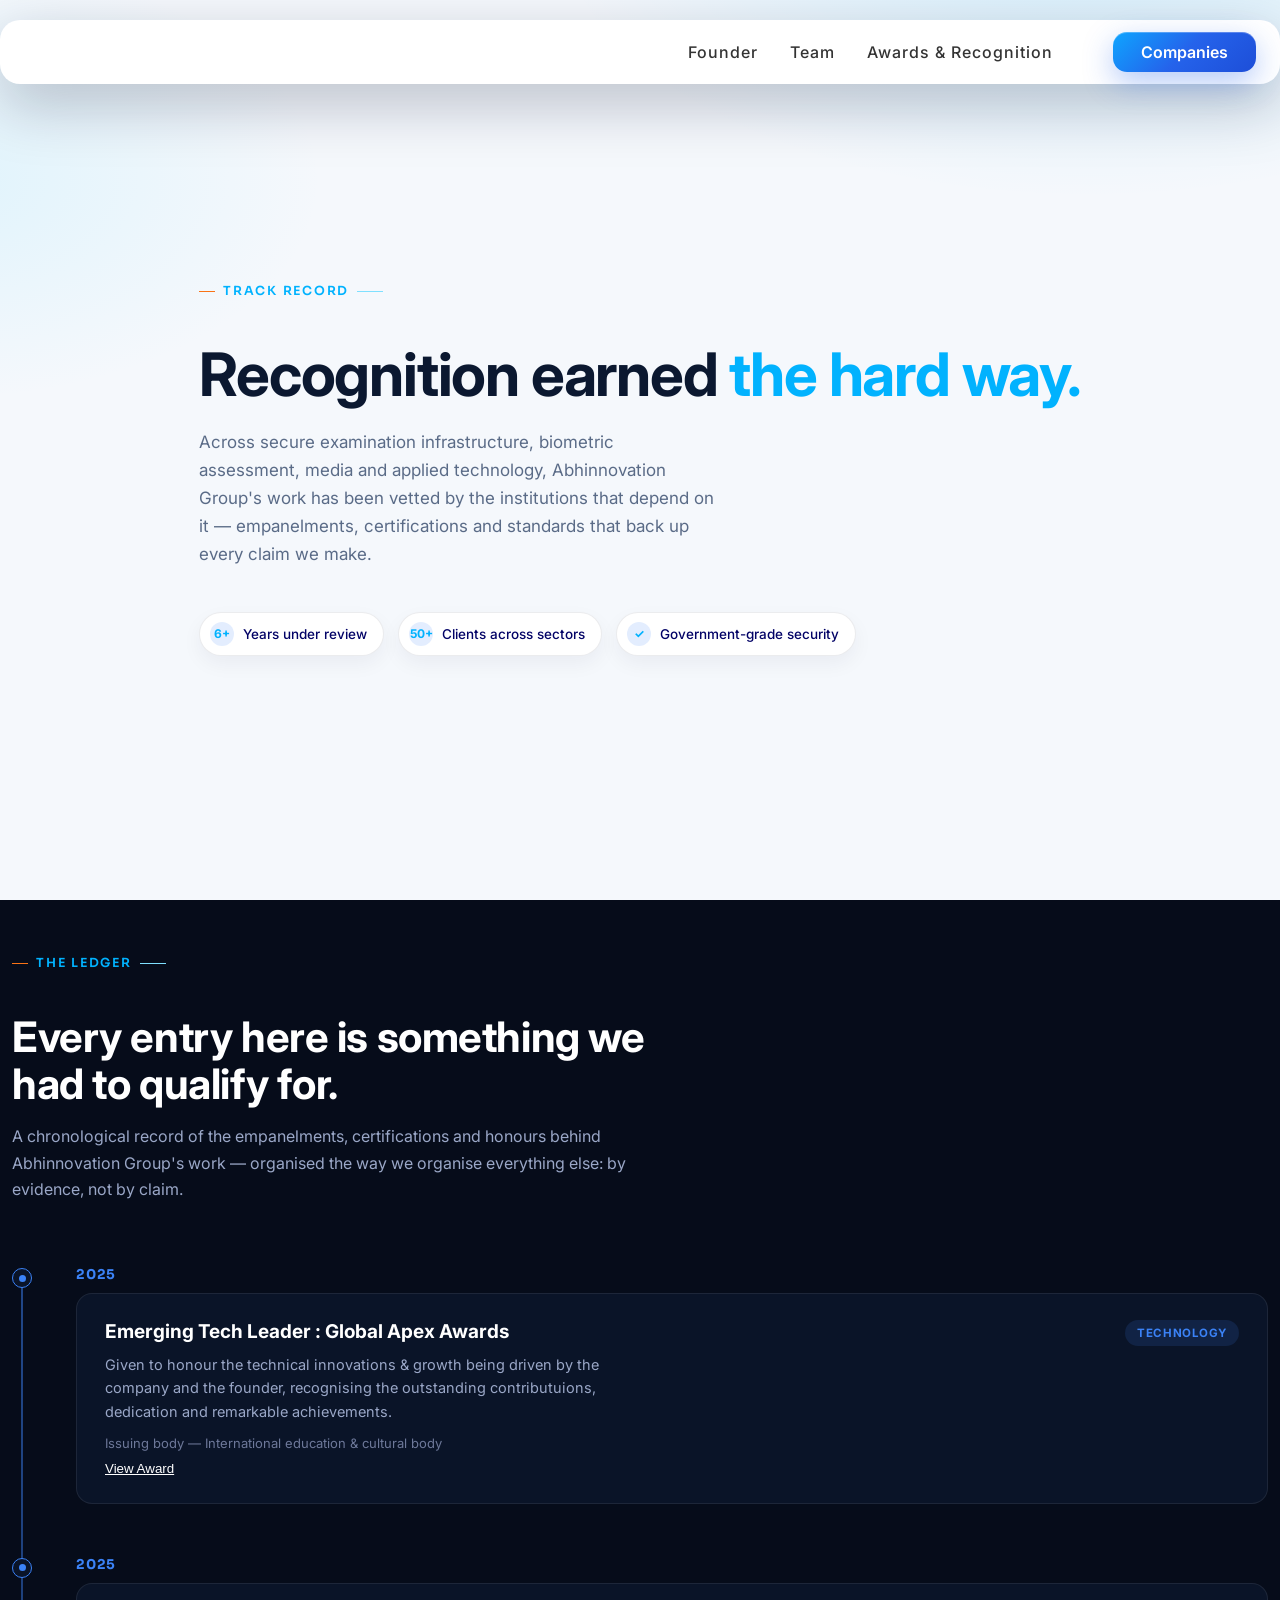
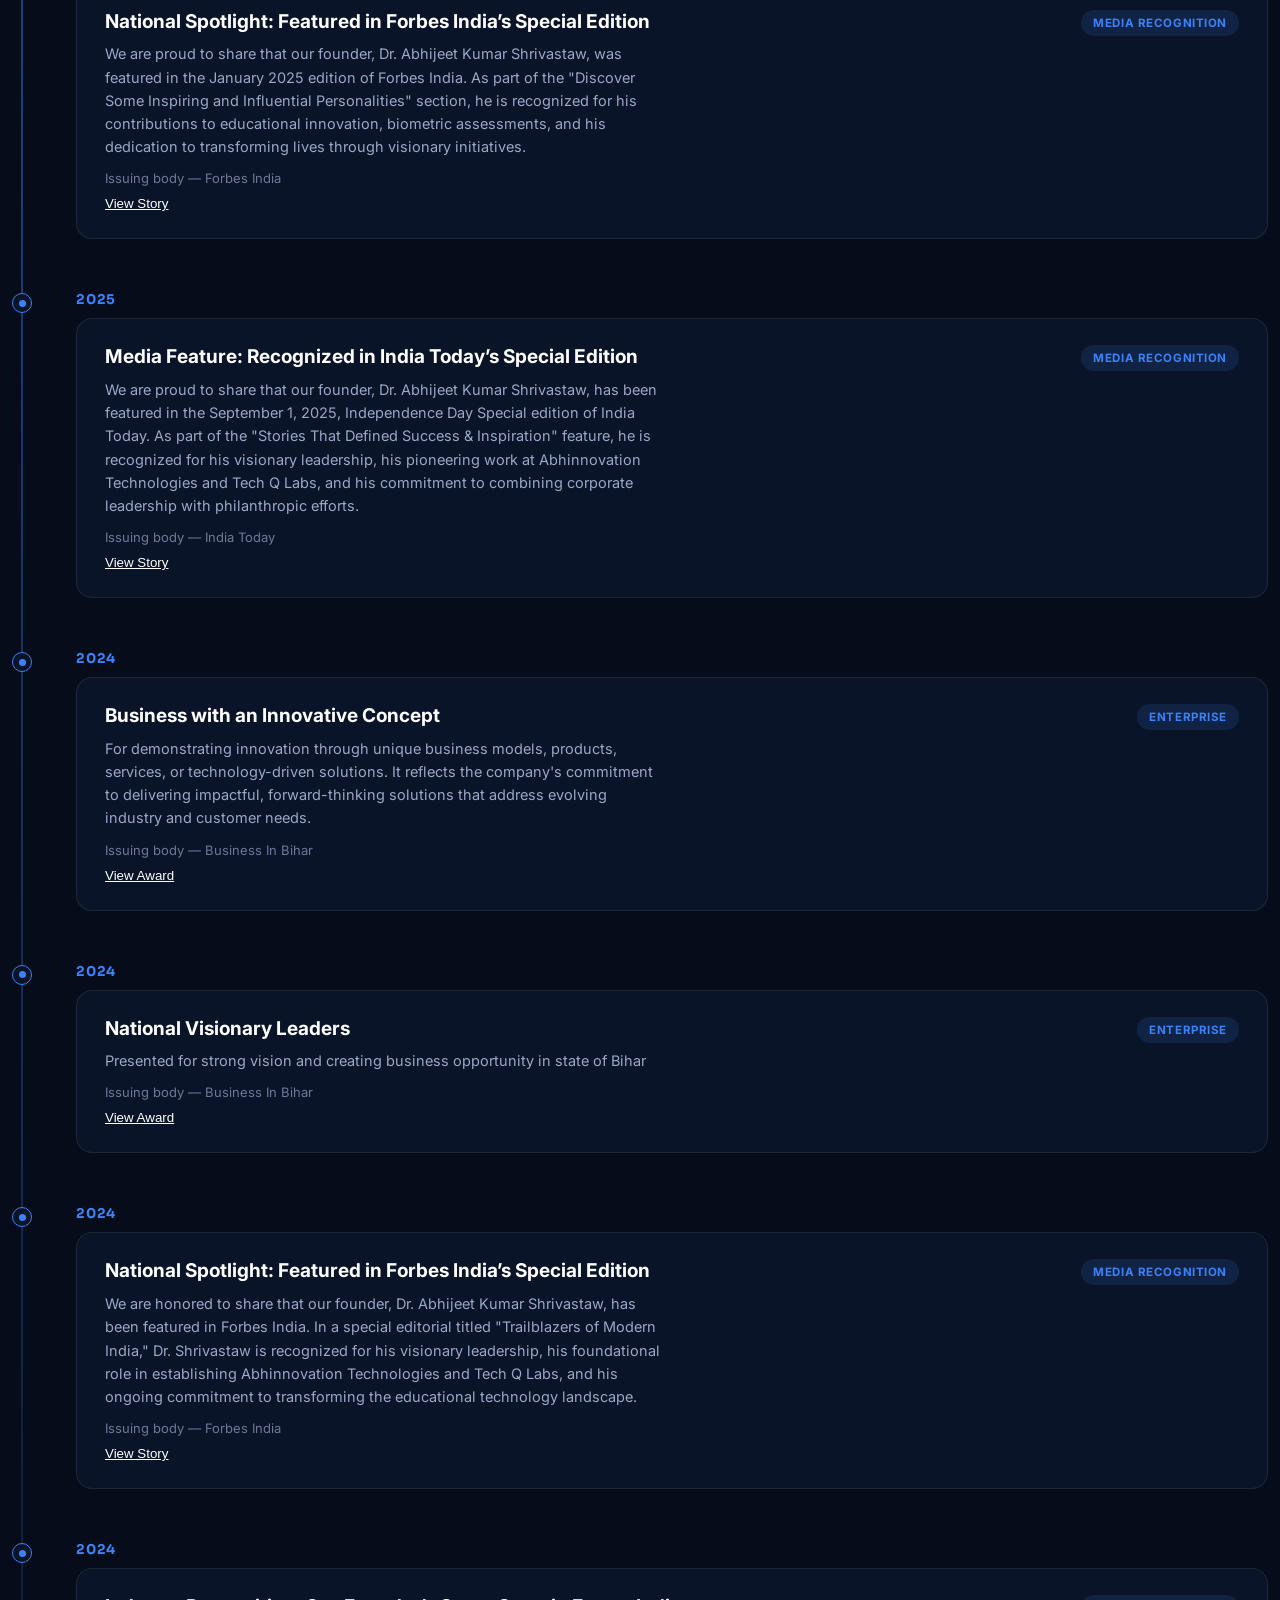
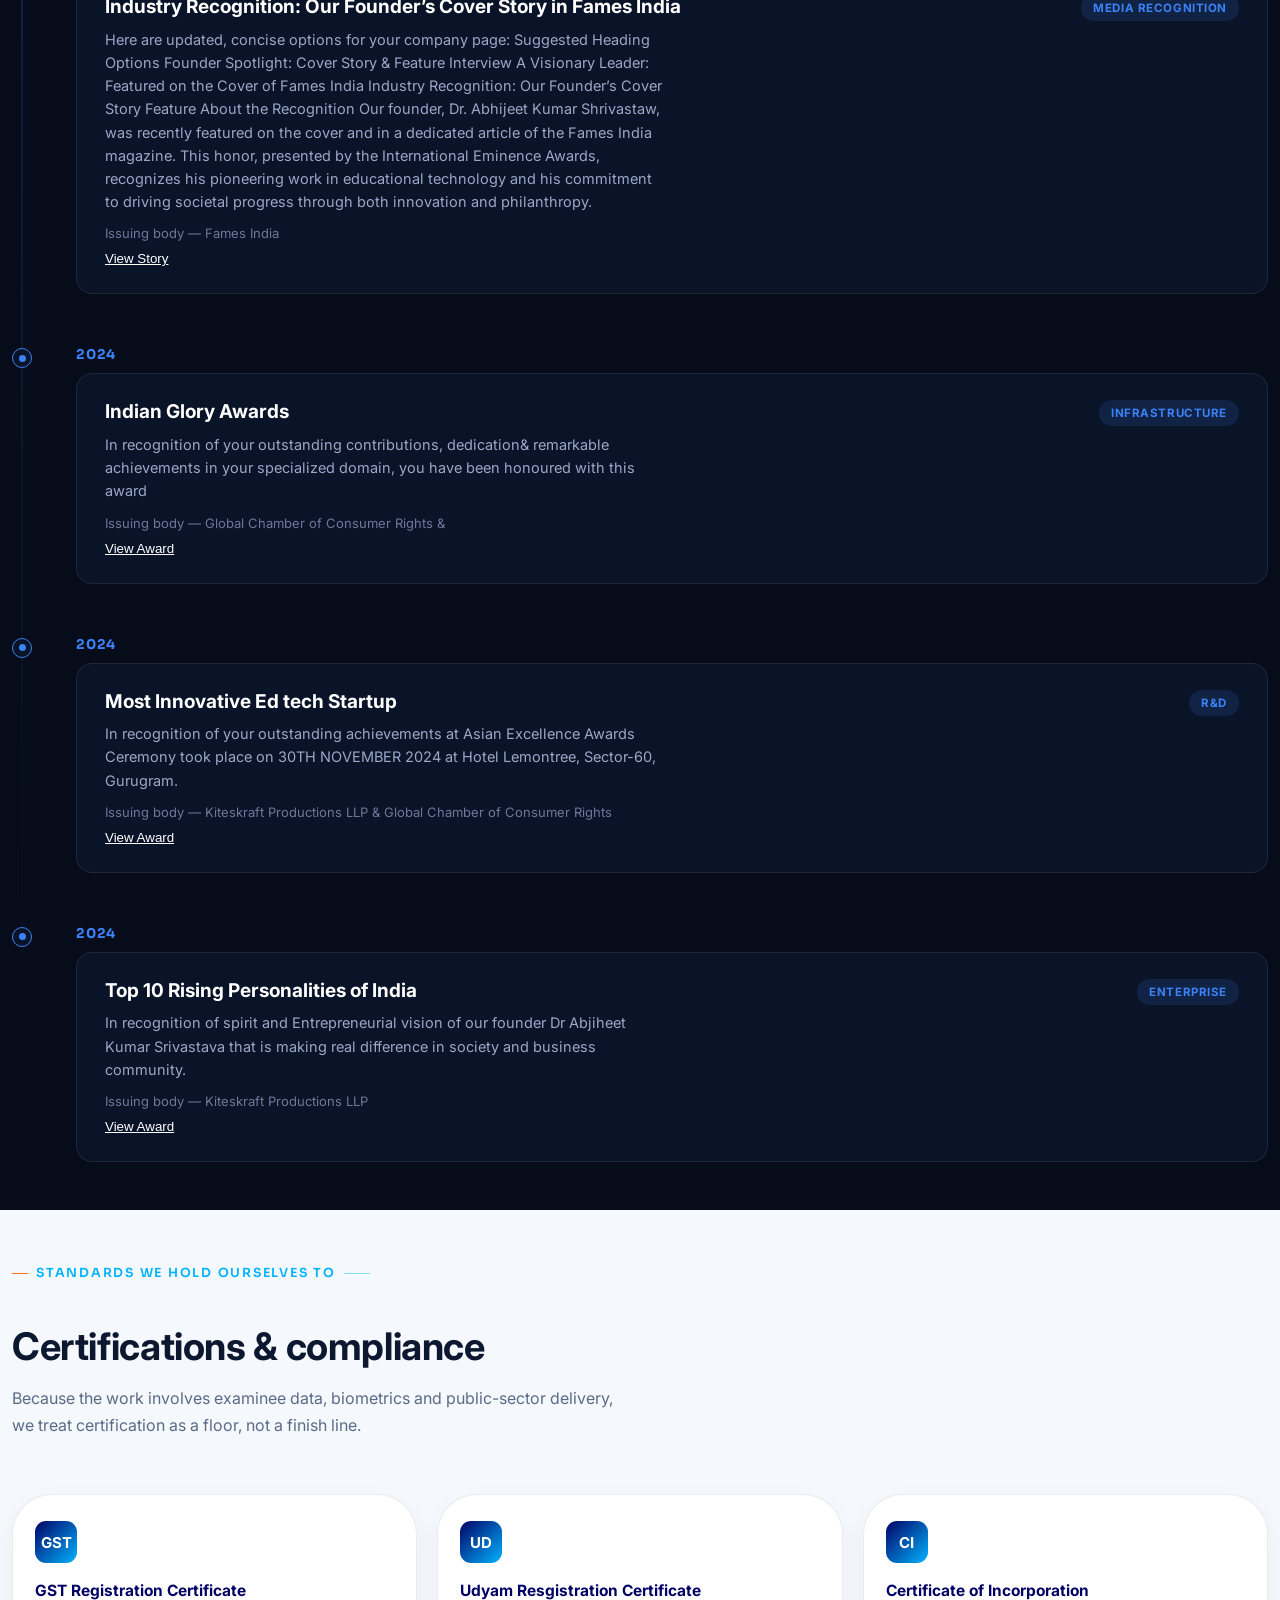
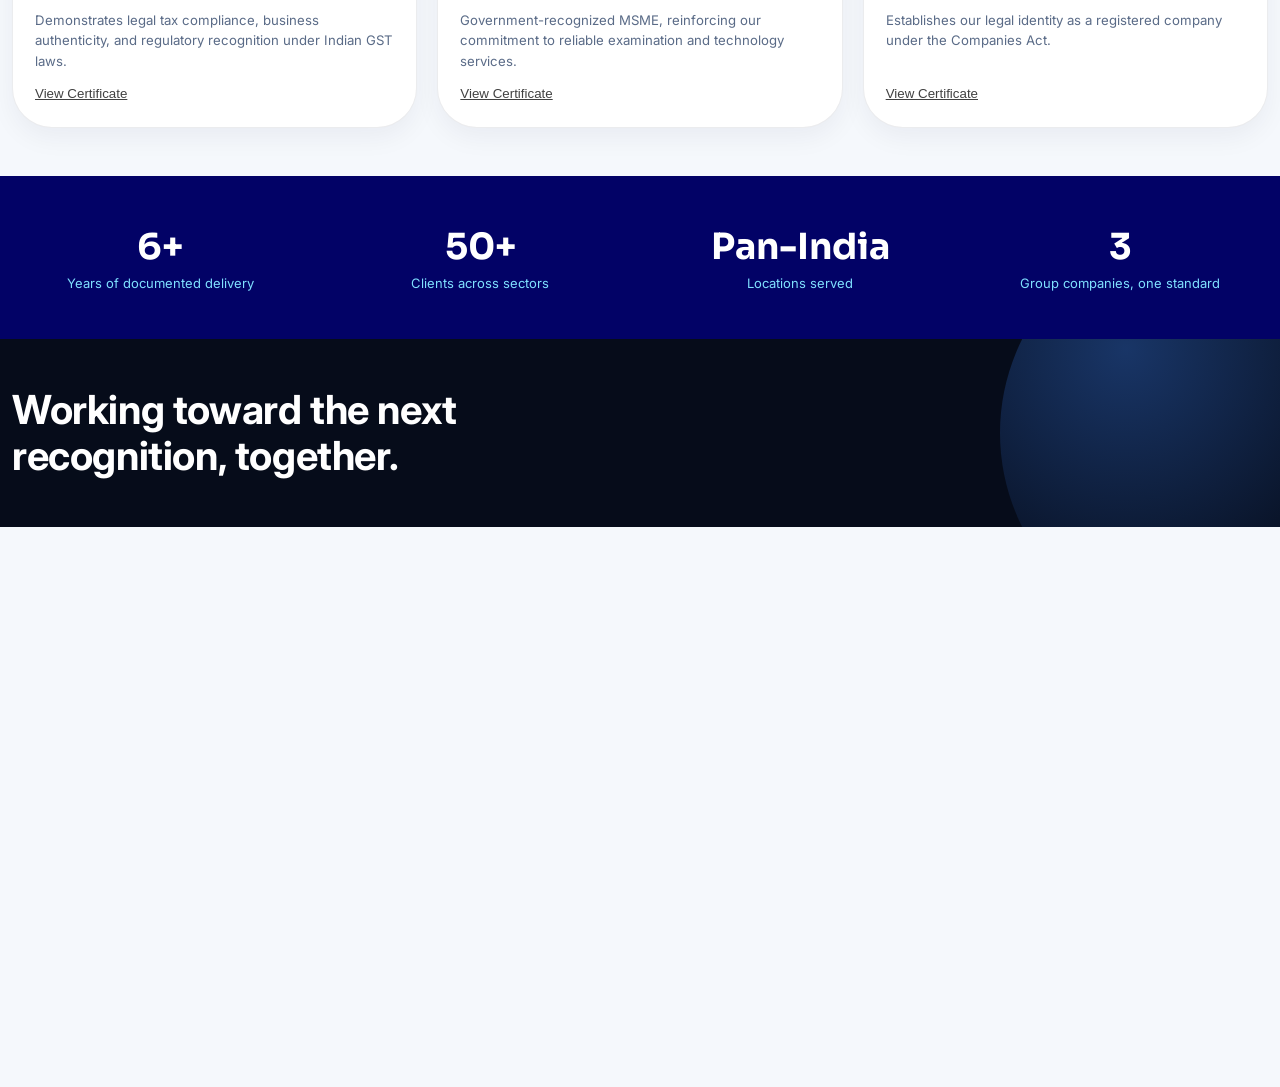
==== commit 8e03c291: "Update awards-recognition.html" ====
--- a/awards-recognition.html
+++ b/awards-recognition.html
@@ -177,7 +177,7 @@
     color: #ffffff;
     border: none;
     text-decoration: underline;
-    margin-top: 5px;
+    margin-top: 10px;
     cursor: pointer;
   }
 
@@ -199,6 +199,11 @@
     background:var(--white); border:1px solid rgba(11,24,48,0.08); border-radius:40px;
     padding:26px 22px; box-shadow:0 10px 26px rgba(8,21,51,0.05);
     transition:transform .25s ease, box-shadow .25s ease, border 0.25s ease;
+    display: flex;
+    flex-direction: column;
+    justify-content: space-between;
+    align-items: flex-start;
+    gap: 10px;
   }
   .cert:hover {
     border-left: 5px solid var(--blue);
@@ -211,6 +216,15 @@
   }
   .cert h4{ font-size:15.5px; color:var(--navy-deep); margin-bottom:8px; line-height:1.35; }
   .cert p{ font-size:13.2px; color:var(--slate); line-height:1.55; }
+
+  .cert .view-award{
+        background: none;
+    color: #414141;
+    border: none;
+    text-decoration: underline;
+    margin-top: 5px;
+    cursor: pointer;
+  }
 
   /* ============ STATS BAND ============ */
   .stats-band{
@@ -354,7 +368,7 @@
           <li><a href="./founder.html">founder</a></li>
           <li><a href="./team.html">team</a></li>
           <li><a href="./awards-recognition.html">awards & recognition</a></li>
-          <li><a href="#" class="contact nested">Contact</a></li>
+          <li><a href="#" class="contact nested">Companies</a></li>
         </ul>
 
         <a href="./index.html#companies" class="contact">Companies</a>
@@ -382,7 +396,7 @@
           <li><a href="./founder.html">founder</a></li>
           <li><a href="./team.html">team</a></li>
           <li><a href="./awards-recognition.html">awards & recognition</a></li>
-          <li><a href="#" class="contact nested">Contact</a></li>
+          <li><a href="#" class="contact nested">Companies</a></li>
         </ul>
 
         <a href="./index.html#companies" class="contact">Companies</a>
@@ -435,9 +449,44 @@
             <p>Given to honour the technical innovations & growth being driven by the company and the founder, recognising the outstanding contributuions, dedication and remarkable achievements.
             </p>
             <span class="issuer">Issuing body &mdash; International education & cultural body</span>
-            <button class="view-award" data-img="./assets/team/suchita.jpeg" >View Award</button>
+            <button class="view-award" data-img="./assets/awards/emerging-tech-leader.png" >View Award</button>
           </div>
           <span class="tag">Technology</span>
+        </div>
+      </div>
+
+
+
+      <div class="entry">
+        <span class="year">2025</span>
+        <div class="dot"></div>
+        <div class="card">
+          <div>
+            <h3>National Spotlight: Featured in Forbes India’s Special Edition</h3>
+            
+            <p>We are proud to share that our founder, Dr. Abhijeet Kumar Shrivastaw, was featured in the January 2025 edition of Forbes India. As part of the "Discover Some Inspiring and Influential Personalities" section, he is recognized for his contributions to educational innovation, biometric assessments, and his dedication to transforming lives through visionary initiatives.
+            </p>
+            <span class="issuer">Issuing body &mdash; Forbes India</span>
+            <button class="view-award" data-img="./assets/awards/yellow-forbes.jpg" >View Story</button>
+          </div>
+          <span class="tag">Media Recognition</span>
+        </div>
+      </div>
+
+
+      <div class="entry">
+        <span class="year">2025</span>
+        <div class="dot"></div>
+        <div class="card">
+          <div>
+            <h3>Media Feature: Recognized in India Today’s Special Edition</h3>
+            
+            <p>We are proud to share that our founder, Dr. Abhijeet Kumar Shrivastaw, has been featured in the September 1, 2025, Independence Day Special edition of India Today. As part of the "Stories That Defined Success & Inspiration" feature, he is recognized for his visionary leadership, his pioneering work at Abhinnovation Technologies and Tech Q Labs, and his commitment to combining corporate leadership with philanthropic efforts.
+            </p>
+            <span class="issuer">Issuing body &mdash; India Today</span>
+            <button class="view-award" data-img="./assets/awards/india-today.png" >View Story</button>
+          </div>
+          <span class="tag">Media Recognition</span>
         </div>
       </div>
 
@@ -449,7 +498,7 @@
             <h3>Business with an Innovative Concept</h3>
             <p>For demonstrating innovation through unique business models, products, services, or technology-driven solutions. It reflects the company's commitment to delivering impactful, forward-thinking solutions that address evolving industry and customer needs.</p>
             <span class="issuer">Issuing body &mdash; Business In Bihar</span>
-            <button class="view-award" data-img="./assets/team/suchita.jpeg" >View Award</button>
+            <button class="view-award" data-img="./assets/awards/innovative-concept.jpeg" >View Award</button>
           </div>
           <span class="tag">Enterprise</span>
         </div>
@@ -463,9 +512,43 @@
             <h3>National Visionary Leaders</h3>
             <p>Presented for strong vision and creating business opportunity in state of Bihar</p>
             <span class="issuer">Issuing body &mdash; Business In Bihar</span>
-            <button class="view-award" data-img="./assets/team/suchita.jpeg" >View Award</button>
+            <button class="view-award" data-img="./assets/awards/bib.jpeg" >View Award</button>
           </div>
           <span class="tag">Enterprise</span>
+        </div>
+      </div>
+      <div class="entry">
+        <span class="year">2024</span>
+        <div class="dot"></div>
+        <div class="card">
+          <div>
+            <h3>National Spotlight: Featured in Forbes India’s Special Edition
+</h3>
+            <p>We are honored to share that our founder, Dr. Abhijeet Kumar Shrivastaw, has been featured in Forbes India. In a special editorial titled "Trailblazers of Modern India," Dr. Shrivastaw is recognized for his visionary leadership, his foundational role in establishing Abhinnovation Technologies and Tech Q Labs, and his ongoing commitment to transforming the educational technology landscape.</p>
+            <span class="issuer">Issuing body &mdash; Forbes India</span>
+            <button class="view-award" data-img="./assets/awards/forbes-blue.png" >View Story</button>
+          </div>
+          <span class="tag">Media Recognition</span>
+        </div>
+      </div>
+
+      <div class="entry">
+        <span class="year">2024</span>
+        <div class="dot"></div>
+        <div class="card">
+          <div>
+            <h3>Industry Recognition: Our Founder’s Cover Story in Fames India</h3>
+            <p>Here are updated, concise options for your company page:
+Suggested Heading Options
+Founder Spotlight: Cover Story & Feature Interview
+A Visionary Leader: Featured on the Cover of Fames India
+Industry Recognition: Our Founder’s Cover Story Feature
+About the Recognition
+Our founder, Dr. Abhijeet Kumar Shrivastaw, was recently featured on the cover and in a dedicated article of the Fames India magazine. This honor, presented by the International Eminence Awards, recognizes his pioneering work in educational technology and his commitment to driving societal progress through both innovation and philanthropy.</p>
+            <span class="issuer">Issuing body &mdash; Fames India</span>
+            <button class="view-award" data-img="./assets/awards/fames-india.png" >View Story</button>
+          </div>
+          <span class="tag">Media Recognition</span>
         </div>
       </div>
 
@@ -477,7 +560,7 @@
             <h3>Indian Glory Awards</h3>
             <p>In recognition of your outstanding contributions, dedication& remarkable achievements in your specialized domain, you have been honoured with this award</p>
             <span class="issuer">Issuing body &mdash; Global Chamber of Consumer Rights & </span>
-            <button class="view-award" data-img="./assets/team/suchita.jpeg" >View Award</button>
+            <button class="view-award" data-img="./assets/awards/indian-glory.jpeg" >View Award</button>
           </div>
           <span class="tag">Infrastructure</span>
         </div>
@@ -491,9 +574,24 @@
             <h3>Most Innovative Ed tech Startup</h3>
             <p>In recognition of your outstanding achievements at Asian Excellence Awards Ceremony took place on 30TH NOVEMBER 2024 at Hotel Lemontree, Sector-60, Gurugram.</p>
             <span class="issuer">Issuing body &mdash; Kiteskraft Productions LLP & Global Chamber of Consumer Rights</span>
-            <button class="view-award" data-img="./assets/team/suchita.jpeg" >View Award</button>
+            <button class="view-award" data-img="./assets/awards/most innovative edtech.jpeg" >View Award</button>
           </div>
           <span class="tag">R&D</span>
+        </div>
+      </div>
+
+
+      <div class="entry">
+        <span class="year">2024</span>
+        <div class="dot"></div>
+        <div class="card">
+          <div>
+            <h3>Top 10 Rising Personalities of India</h3>
+            <p>In recognition of spirit and Entrepreneurial vision of our founder Dr Abjiheet Kumar Srivastava that is making real difference in society and business community.</p>
+            <span class="issuer">Issuing body &mdash; Kiteskraft Productions LLP</span>
+            <button class="view-award" data-img="./assets/awards/top-10-rising-personalities.png" >View Award</button>
+          </div>
+          <span class="tag">Enterprise</span>
         </div>
       </div>
 
@@ -512,19 +610,28 @@
     </div>
     <div class="cert-grid">
       <div class="cert">
+        <div>
         <div class="badge">GST</div>
         <h4>GST Registration Certificate</h4>
         <p>Demonstrates legal tax compliance, business authenticity, and regulatory recognition under Indian GST laws.</p>
+        </div>
+        <button class="view-award certificate" data-img="./assets/awards/gst.jpeg" >View Certificate</button>
       </div>
       <div class="cert">
+        <div>
         <div class="badge">UD</div>
         <h4>Udyam Resgistration Certificate</h4>
         <p>Government-recognized MSME, reinforcing our commitment to reliable examination and technology services.</p>
+        </div>
+        <button class="view-award certificate" data-img="./assets/awards/udyam.jpeg" >View Certificate</button>
       </div>
       <div class="cert">
+        <div>
         <div class="badge">CI</div>
         <h4>Certificate of Incorporation</h4>
         <p>Establishes our legal identity as a registered company under the Companies Act.</p>
+        </div>
+        <button class="view-award certificate" data-img="./assets/awards/incorporation-certificate.jpeg" >View Certificate</button>
       </div>
 
     </div>
